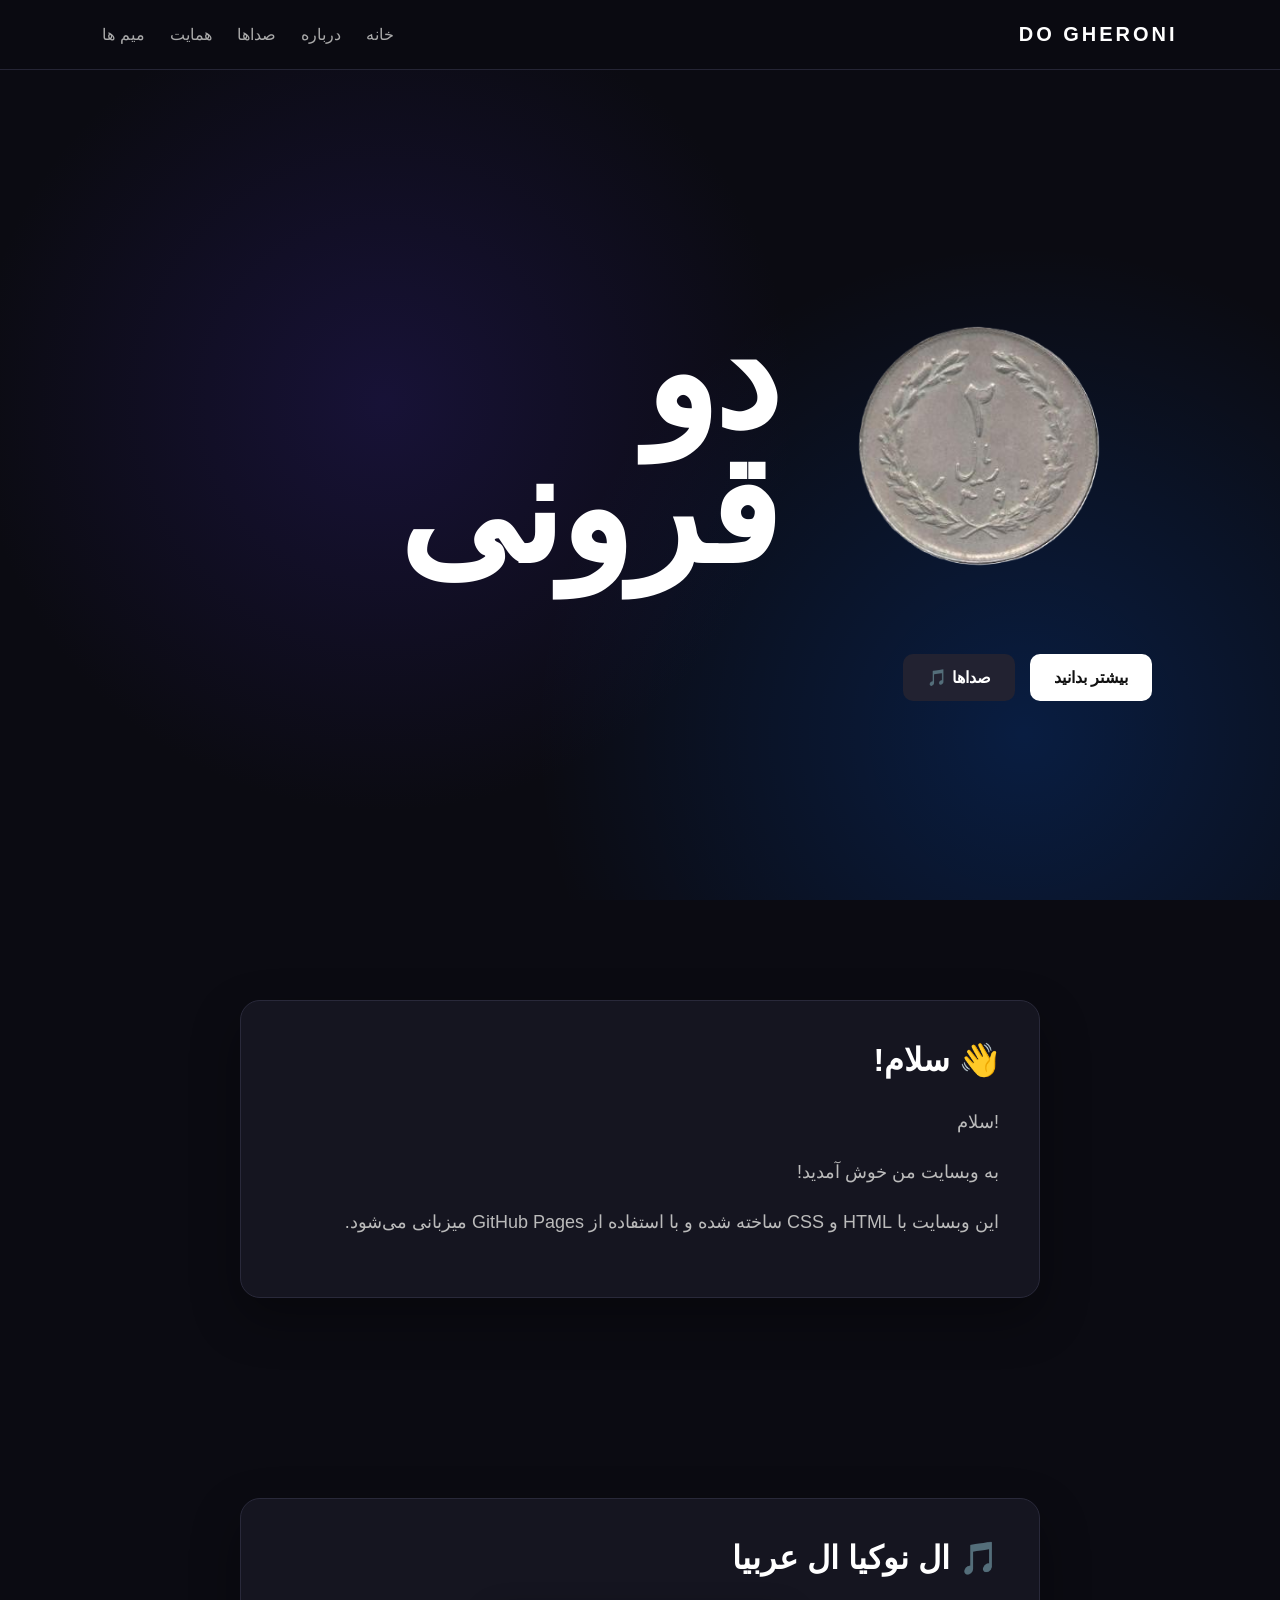
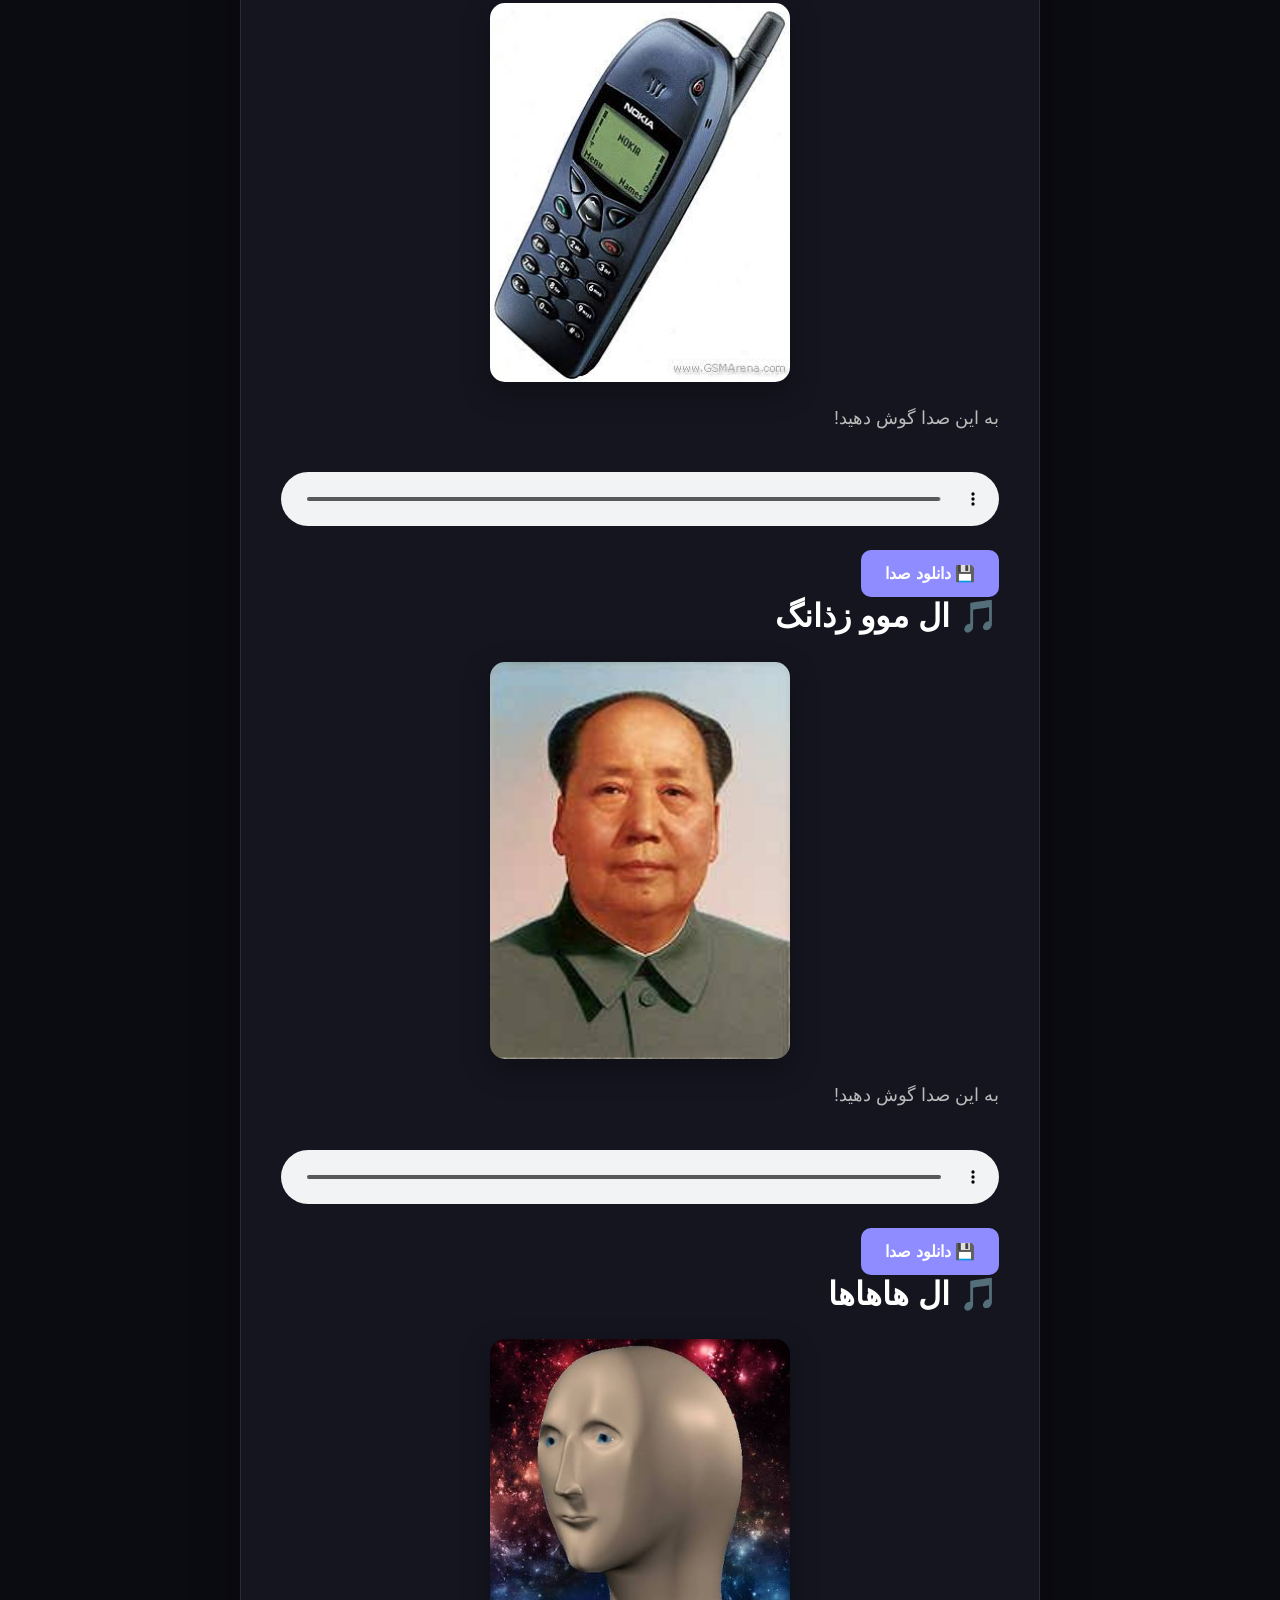
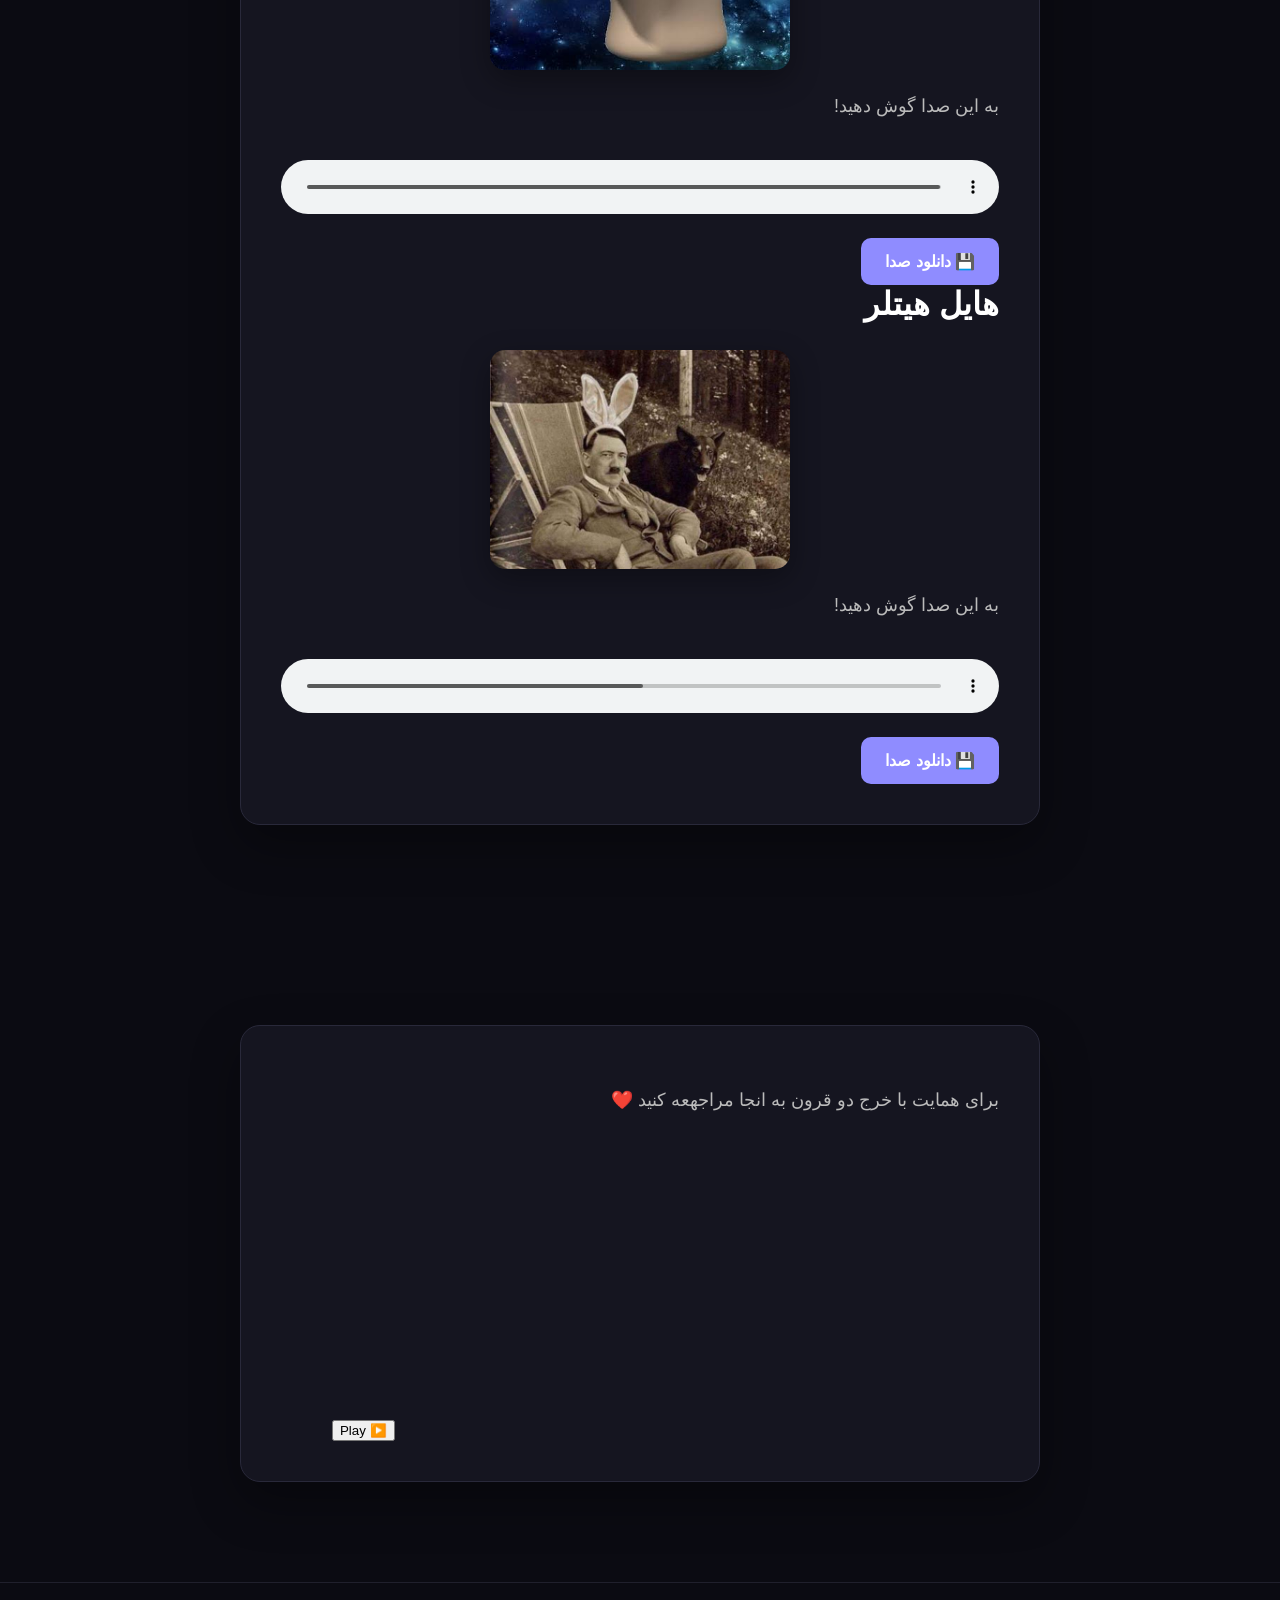
==== index.html @ ff0d61dc "made the vid play ! ( CHURCHILL PLEASE DO SOMTHING ! )" ====
<!DOCTYPE html>
<html lang="fa" dir="rtl">

<head>
    <meta charset="UTF-8">
    <meta name="viewport" content="width=device-width, initial-scale=1.0">

    <title>دو قرونی</title>

    <link rel="stylesheet" href="style.css">
</head>
    <link rel="icon" type="image/png" href="hehe (2).png">
    
    <meta charset="UTF-8">
    <meta name="viewport" content="width=device-width, initial-scale=1.0">

    <title>دو قرونی</title>

    <link rel="icon" type="image/png" href="favicon.png">

    <link rel="stylesheet" href="style.css">

<body>

    <header>

        <div class="logo">
            DO GHERONI
        </div>

        <nav>
            <a href="#home">خانه</a>
            <a href="#about">درباره</a>
            <a href="#sounds">صداها</a>
            <a href="#donate">همایت</a>
            <a href="memes.html">میم ها</a>
        </nav>

    </header>


    <main>

        <section id="home" class="hero">

            <div class="hero-text">


                <div class="title">

                    <img src="hehe (2).png" alt="سکه دو قرونی">

                    <h1>
                        دو<br>قرونی
                    </h1>

                </div>

                <div class="buttons">

                    <a href="#about" class="button">
                        بیشتر بدانید
                    </a>

                    <a href="#sounds" class="button secondary">
                        صداها 🎵
                    </a>

                </div>

            </div>

        </section>


        <section id="about" class="section">

            <div class="card">

                <h2>👋 سلام!</h2>

                <p>
                    !سلام
                </p>

                <p>
                    به وبسایت من خوش آمدید!
                </p>

                <p>
                    این وبسایت با HTML و CSS ساخته شده
                    و با استفاده از GitHub Pages میزبانی می‌شود.
                </p>

            </div>

        </section>


        <section id="sounds" class="section">

            <div class="card sound-card">

                

                <h2>🎵 ال نوکیا ال عربیا</h2>

                <img src="nokia.jpeg" class="my-image">

                <p>
                    به این صدا گوش دهید!
                </p>

                <audio controls>
                    <source src="./nokia-arabi.mp3" type="audio/mpeg">
                    مرورگر شما از پخش صدا پشتیبانی نمی‌کند.
                </audio>

                <br>

                <a href="./nokia-arabi.mp3" download class="download-button">
                    💾 دانلود صدا
                </a>

                


                <h2>🎵 ال موو زذانگ</h2>

                <img src="mao zedong.jpeg" alt="تصویر من" class="my-image">

                <p>
                    به این صدا گوش دهید!
                </p>

                <audio controls>
                    <source src="Xue Hua.mp3" type="audio/mpeg">
                    مرورگر شما از پخش صدا پشتیبانی نمی‌کند.
                </audio>

                <br>

                <a href="./Xue Hua.mp3" download class="download-button">
                    💾 دانلود صدا
                </a>

                


                <h2>🎵 ال هاهاها</h2>

                <img src="mmme mne.jpeg" alt="تصویر من" class="my-image">

                <p>
                    به این صدا گوش دهید!
                </p>

                <audio controls>
                    <source src="./FAAAAAAAH.mp3" type="audio/mpeg">
                    مرورگر شما از پخش صدا پشتیبانی نمی‌کند.
                </audio>

                <br>

                <a href="./FAAAAAAAH.mp3" download class="download-button">
                    💾 دانلود صدا
                </a>


                     <h2>هایل هیتلر</h2>

                <img src="hello.jpeg" class="my-image">

                <p>
                    به این صدا گوش دهید!
                </p>

                <audio controls>
                    <source src="./ERIKA GERMAN MARCH.mp3" type="audio/mpeg">
                    مرورگر شما از پخش صدا پشتیبانی نمی‌کند.
                </audio>

                <br>

                <a href="./ERIKA GERMAN MARCH.mp3" download class="download-button">
                    💾 دانلود صدا
                </a>

                

            </div>

        </section>

        

    </main>

    <section id="donate" class="section">

            <div class="card">
                <p>
                    برای همایت با خرج دو قرون به انجا مراجهعه کنید ❤️
                </p>
                <video id="myVideo" width="600">
                    <source src="0001-0250.mp4" type="video/mp4">
                </video>

                <button onclick="playVideo()">▶️ Play</button>

                    <script>
                        function playVideo() {
                        const video = document.getElementById("myVideo");
                        video.currentTime = 0;
                        video.play();
                    }
                    </script>

            </div>

        </section>



    <footer></footer>


    </footer>

</body>

</html>
---- style.css ----
* {
    box-sizing: border-box;
    scroll-behavior: smooth;
}

body {
    margin: 0;
    font-family: Tahoma, Arial, sans-serif;
    background: #0b0b12;
    color: white;
}

.my-image {
    width: 300px;
    max-width: 100%;
    height: auto;

    border-radius: 15px;

    display: block;
    margin: 20px auto;

    box-shadow: 0 10px 30px #00000055;
}

/* عنوان اصلی و سکه */

.title {
    display: flex;
    align-items: center;
    justify-content: center;
    gap: 25px;
}

.title img {
    width: 350px;
    height: 350px;
    max-width: 40vw;
    object-fit: contain;
}

/* متن عنوان */

h1 {
    margin: 10px 0;

    font-size: clamp(70px, 12vw, 150px);

    line-height: 0.9;

    letter-spacing: -3px;
}

.sound-card h2 {
    margin-top: 50px;
}


/* هدر */

header {
    position: sticky;
    top: 0;
    z-index: 100;

    height: 70px;

    display: flex;
    align-items: center;
    justify-content: space-between;

    padding: 0 8%;

    background: rgba(11, 11, 18, 0.9);
    backdrop-filter: blur(10px);

    border-bottom: 1px solid #252535;
}

.logo {
    direction: ltr;

    font-size: 20px;
    font-weight: bold;

    letter-spacing: 3px;
}

nav {
    display: flex;
    gap: 25px;
}

nav a {
    color: #aaa;
    text-decoration: none;

    transition: 0.2s;
}

nav a:hover {
    color: white;
}


/* صفحه اصلی */

.hero {
    min-height: calc(100vh - 70px);

    display: flex;
    align-items: center;

    padding: 80px 10%;

    background:
        radial-gradient(
            circle at 30% 40%,
            #30208055,
            transparent 40%
        ),
        radial-gradient(
            circle at 80% 80%,
            #0066ff33,
            transparent 40%
        );
}

.hero-text {
    max-width: 1000px;
}

.small-title {
    color: #8f8cff;

    font-weight: bold;

    letter-spacing: 20px;

    font-size: 80px;
}

.description {
    margin-top: 35px;

    font-size: 20px;

    color: #aaa;
}


/* دکمه‌ها */

.buttons {
    display: flex;

    gap: 15px;

    margin-top: 35px;
}

.button,
.download-button {
    display: inline-block;

    padding: 14px 24px;

    border-radius: 10px;

    text-decoration: none;

    font-weight: bold;

    background: white;

    color: #111;

    transition: 0.2s;
}

.button:hover,
.download-button:hover {
    transform: translateY(-3px);

    box-shadow: 0 8px 25px #00000066;
}

.button.secondary {
    background: #222231;

    color: white;
}


/* بخش‌ها */

.section {
    padding: 100px 10%;
}

.card {
    max-width: 800px;

    margin: auto;

    padding: 40px;

    background: #151520;

    border: 1px solid #29293a;

    border-radius: 20px;

    box-shadow: 0 20px 50px #00000055;
}

.card h2 {
    font-size: 32px;

    margin-top: 0;
}

.card p {
    color: #bbb;

    font-size: 18px;

    line-height: 1.8;
}


/* پخش صدا */

.sound-card audio {
    width: 100%;

    margin: 20px 0;
}

.download-button {
    background: #8f8cff;

    color: white;
}


/* پایین صفحه */

footer {
    padding: 40px;

    text-align: center;

    color: #666;

    border-top: 1px solid #20202c;
}


/* موبایل */

@media (max-width: 600px) {

    header {
        padding: 0 20px;
    }

    nav {
        gap: 10px;
    }

    nav a {
        font-size: 14px;
    }

    .hero {
        padding: 60px 25px;
    }

    .title {
        gap: 10px;
    }

    .title img {
        width: 180px;
        height: 180px;
        max-width: 35vw;
    }

    h1 {
        font-size: 70px;
    }

    .section {
        padding: 60px 25px;
    }

    .card {
        padding: 25px;
    }

    .buttons {
        flex-direction: column;
    }

    .button {
        text-align: center;
    }
}
---- style.css ----
* {
    box-sizing: border-box;
    scroll-behavior: smooth;
}

body {
    margin: 0;
    font-family: Tahoma, Arial, sans-serif;
    background: #0b0b12;
    color: white;
}

.my-image {
    width: 300px;
    max-width: 100%;
    height: auto;

    border-radius: 15px;

    display: block;
    margin: 20px auto;

    box-shadow: 0 10px 30px #00000055;
}

/* عنوان اصلی و سکه */

.title {
    display: flex;
    align-items: center;
    justify-content: center;
    gap: 25px;
}

.title img {
    width: 350px;
    height: 350px;
    max-width: 40vw;
    object-fit: contain;
}

/* متن عنوان */

h1 {
    margin: 10px 0;

    font-size: clamp(70px, 12vw, 150px);

    line-height: 0.9;

    letter-spacing: -3px;
}

.sound-card h2 {
    margin-top: 50px;
}


/* هدر */

header {
    position: sticky;
    top: 0;
    z-index: 100;

    height: 70px;

    display: flex;
    align-items: center;
    justify-content: space-between;

    padding: 0 8%;

    background: rgba(11, 11, 18, 0.9);
    backdrop-filter: blur(10px);

    border-bottom: 1px solid #252535;
}

.logo {
    direction: ltr;

    font-size: 20px;
    font-weight: bold;

    letter-spacing: 3px;
}

nav {
    display: flex;
    gap: 25px;
}

nav a {
    color: #aaa;
    text-decoration: none;

    transition: 0.2s;
}

nav a:hover {
    color: white;
}


/* صفحه اصلی */

.hero {
    min-height: calc(100vh - 70px);

    display: flex;
    align-items: center;

    padding: 80px 10%;

    background:
        radial-gradient(
            circle at 30% 40%,
            #30208055,
            transparent 40%
        ),
        radial-gradient(
            circle at 80% 80%,
            #0066ff33,
            transparent 40%
        );
}

.hero-text {
    max-width: 1000px;
}

.small-title {
    color: #8f8cff;

    font-weight: bold;

    letter-spacing: 20px;

    font-size: 80px;
}

.description {
    margin-top: 35px;

    font-size: 20px;

    color: #aaa;
}


/* دکمه‌ها */

.buttons {
    display: flex;

    gap: 15px;

    margin-top: 35px;
}

.button,
.download-button {
    display: inline-block;

    padding: 14px 24px;

    border-radius: 10px;

    text-decoration: none;

    font-weight: bold;

    background: white;

    color: #111;

    transition: 0.2s;
}

.button:hover,
.download-button:hover {
    transform: translateY(-3px);

    box-shadow: 0 8px 25px #00000066;
}

.button.secondary {
    background: #222231;

    color: white;
}


/* بخش‌ها */

.section {
    padding: 100px 10%;
}

.card {
    max-width: 800px;

    margin: auto;

    padding: 40px;

    background: #151520;

    border: 1px solid #29293a;

    border-radius: 20px;

    box-shadow: 0 20px 50px #00000055;
}

.card h2 {
    font-size: 32px;

    margin-top: 0;
}

.card p {
    color: #bbb;

    font-size: 18px;

    line-height: 1.8;
}


/* پخش صدا */

.sound-card audio {
    width: 100%;

    margin: 20px 0;
}

.download-button {
    background: #8f8cff;

    color: white;
}


/* پایین صفحه */

footer {
    padding: 40px;

    text-align: center;

    color: #666;

    border-top: 1px solid #20202c;
}


/* موبایل */

@media (max-width: 600px) {

    header {
        padding: 0 20px;
    }

    nav {
        gap: 10px;
    }

    nav a {
        font-size: 14px;
    }

    .hero {
        padding: 60px 25px;
    }

    .title {
        gap: 10px;
    }

    .title img {
        width: 180px;
        height: 180px;
        max-width: 35vw;
    }

    h1 {
        font-size: 70px;
    }

    .section {
        padding: 60px 25px;
    }

    .card {
        padding: 25px;
    }

    .buttons {
        flex-direction: column;
    }

    .button {
        text-align: center;
    }
}
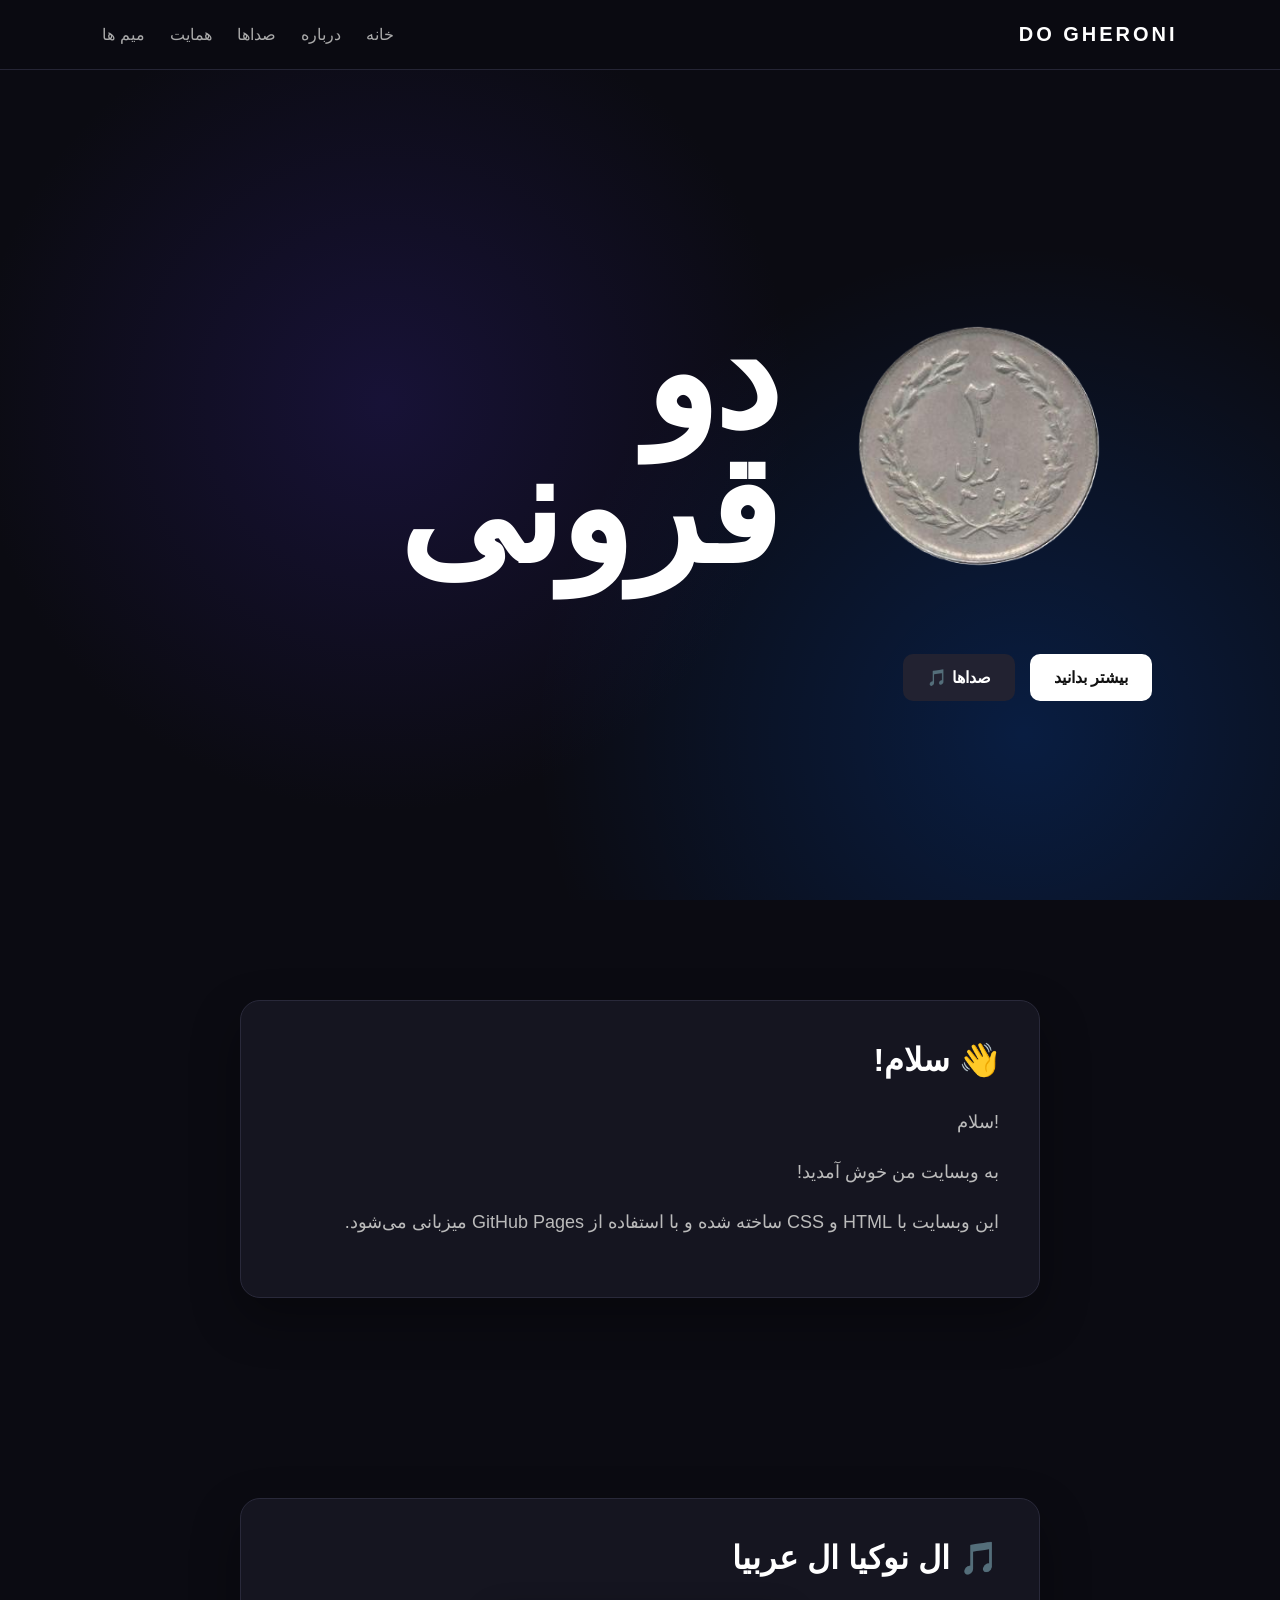
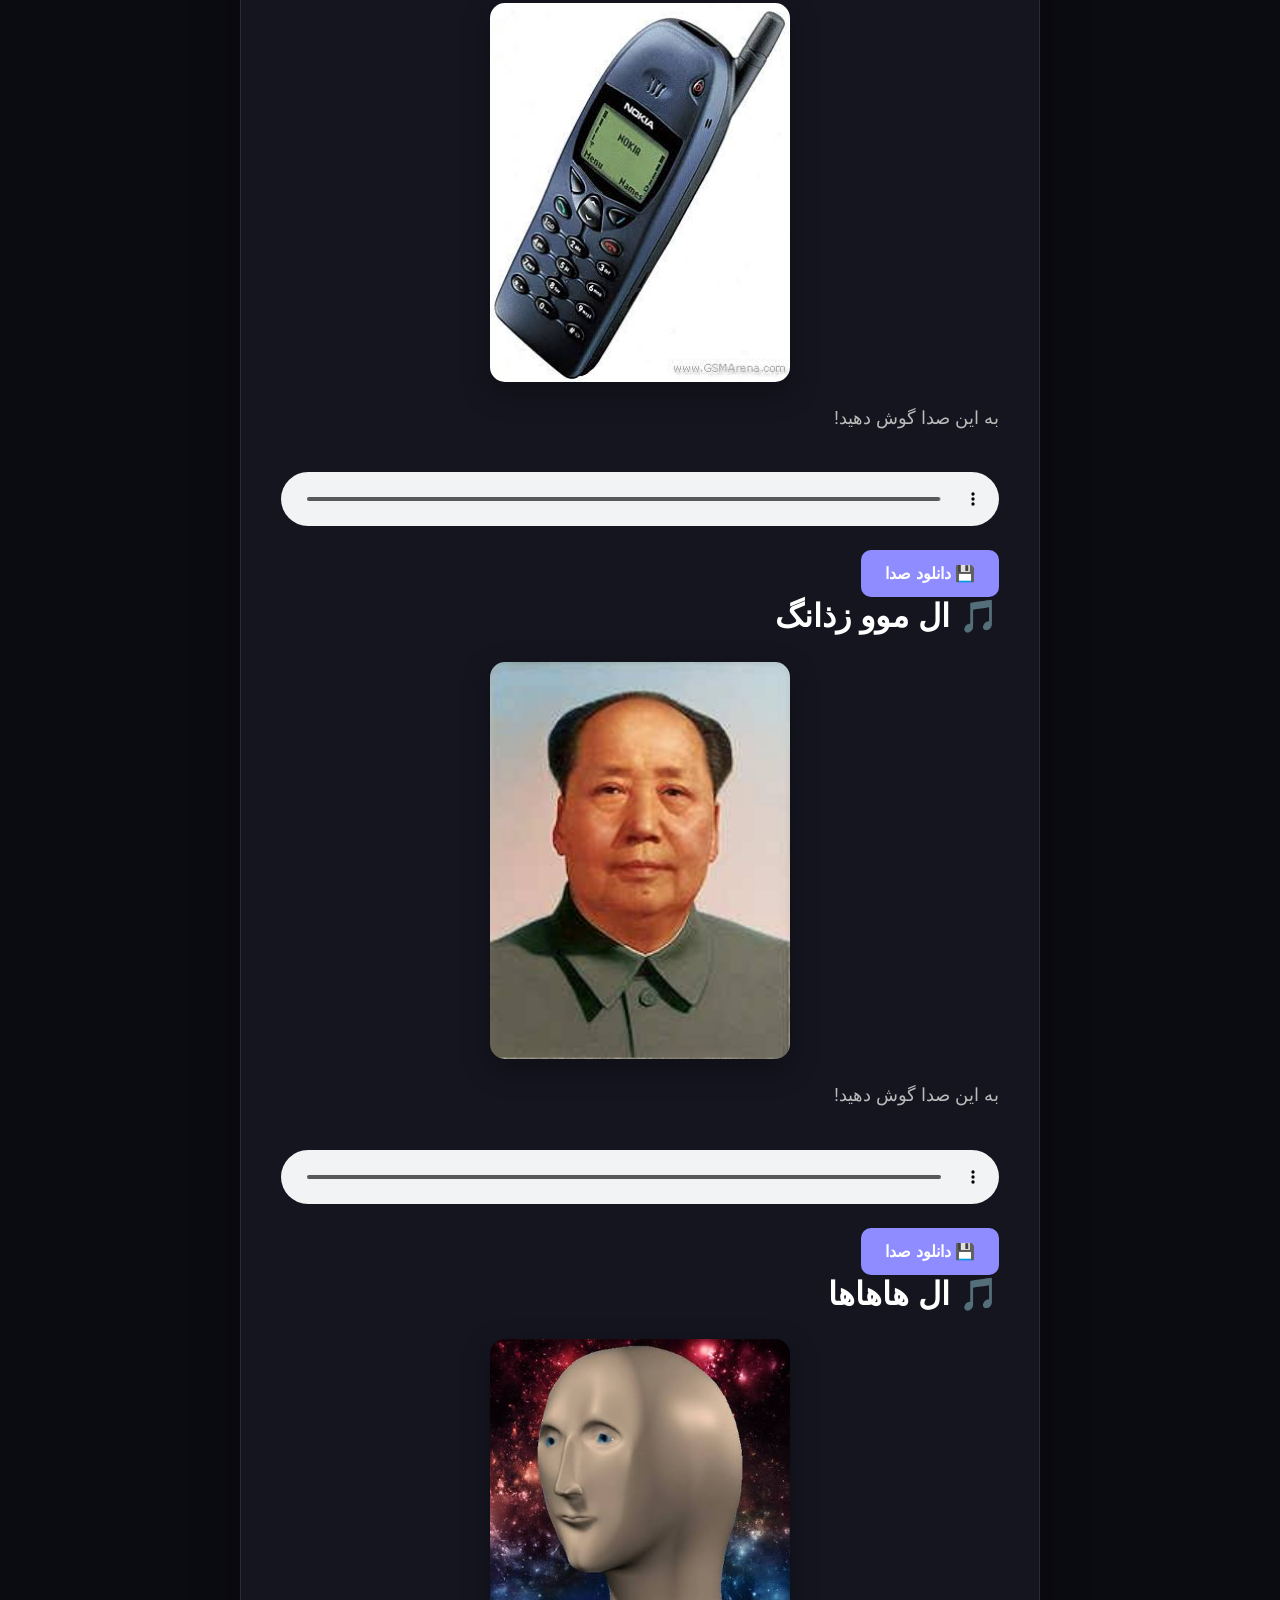
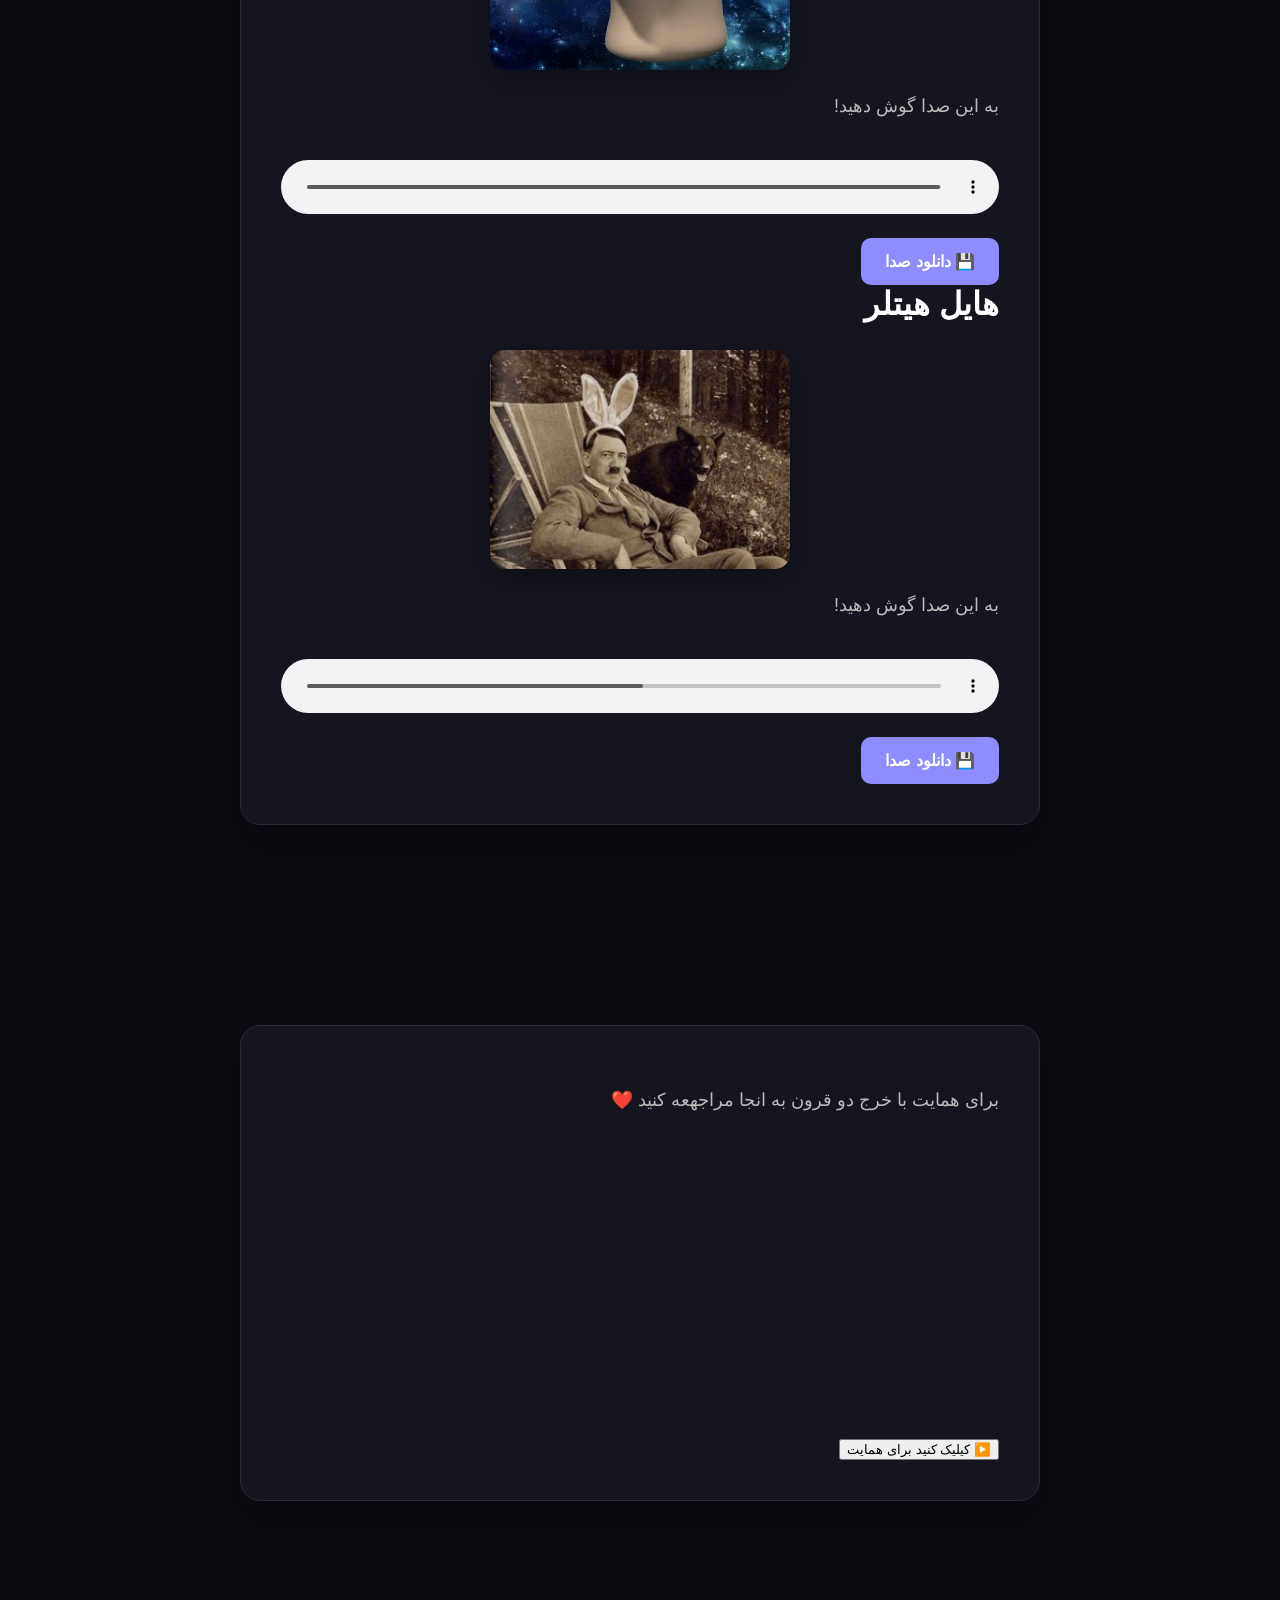
==== commit b83e266a: "updated some text(PANZER PANZER PANZER PANZER ! )" ====
--- a/index.html
+++ b/index.html
@@ -206,7 +206,7 @@
                     <source src="0001-0250.mp4" type="video/mp4">
                 </video>
 
-                <button onclick="playVideo()">▶️ Play</button>
+                <button onclick="playVideo()">▶️ کیلیک کنید برای همایت</button>
 
                     <script>
                         function playVideo() {
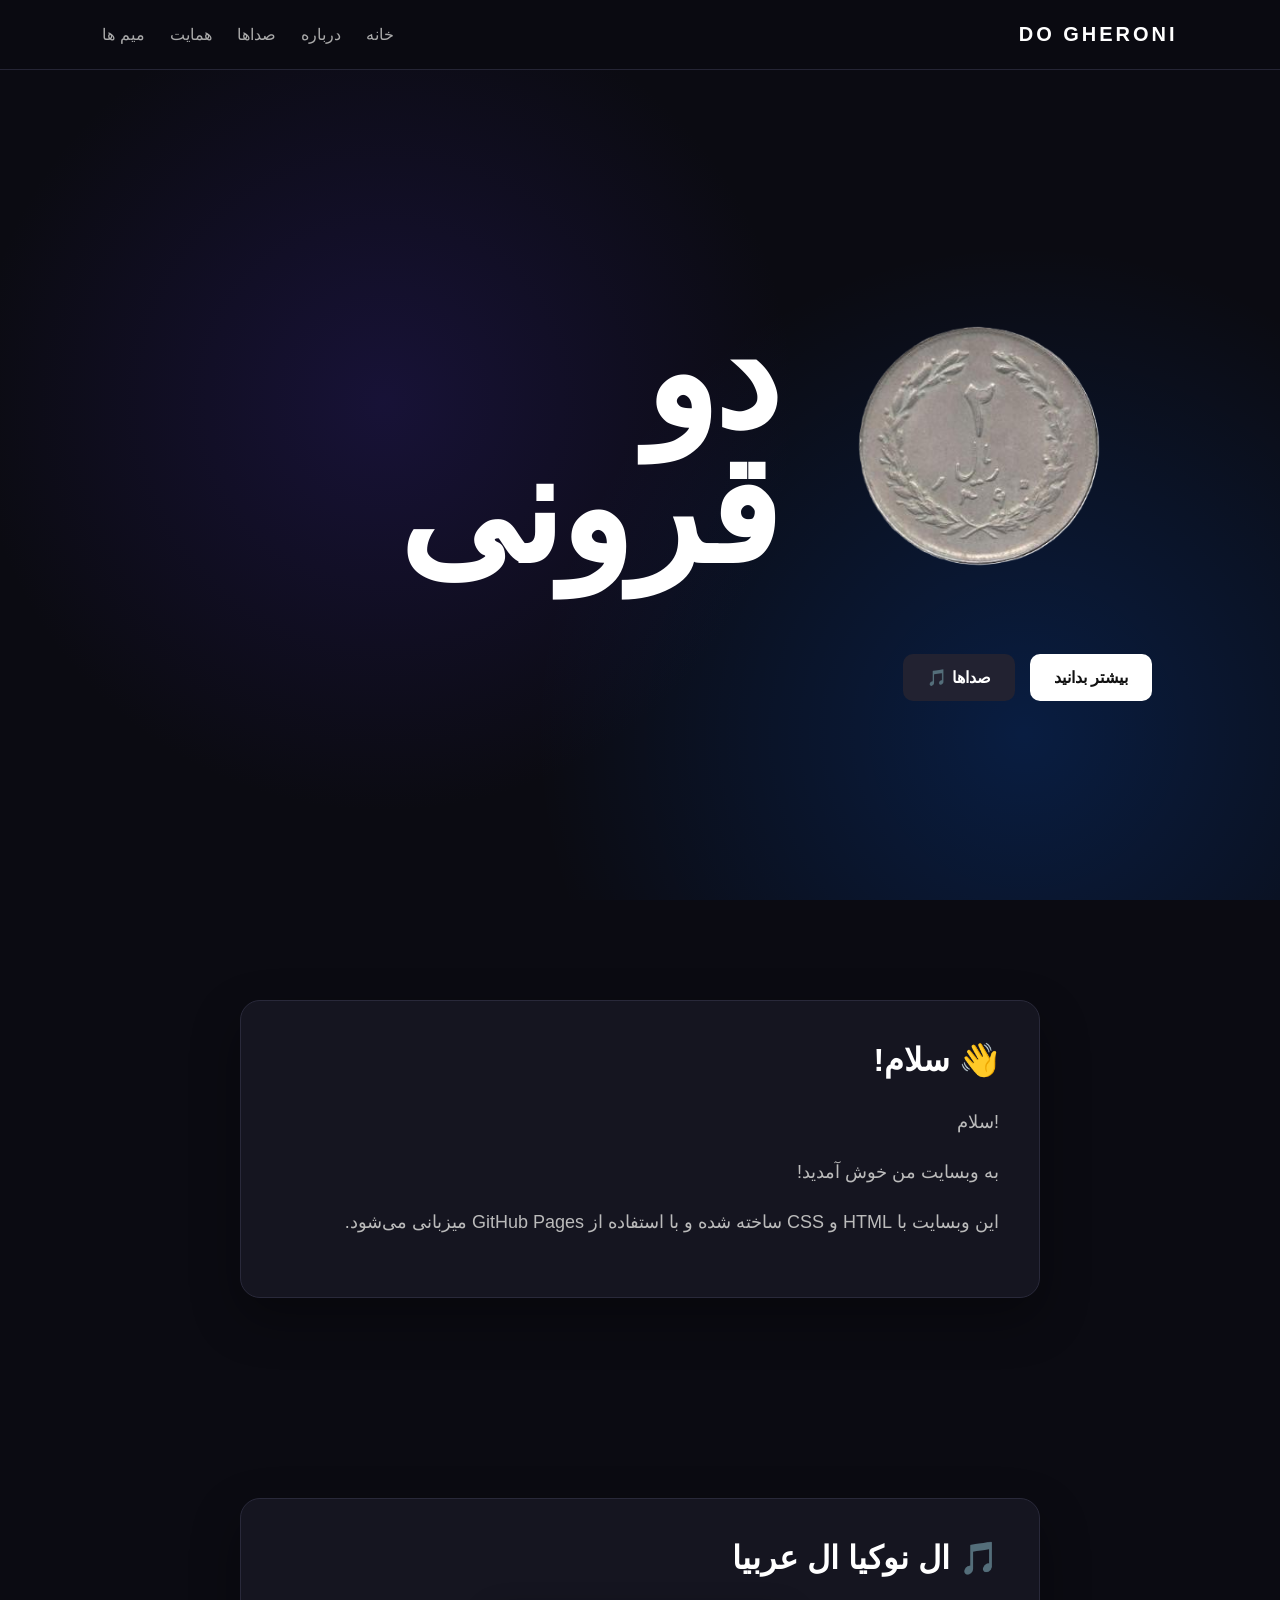
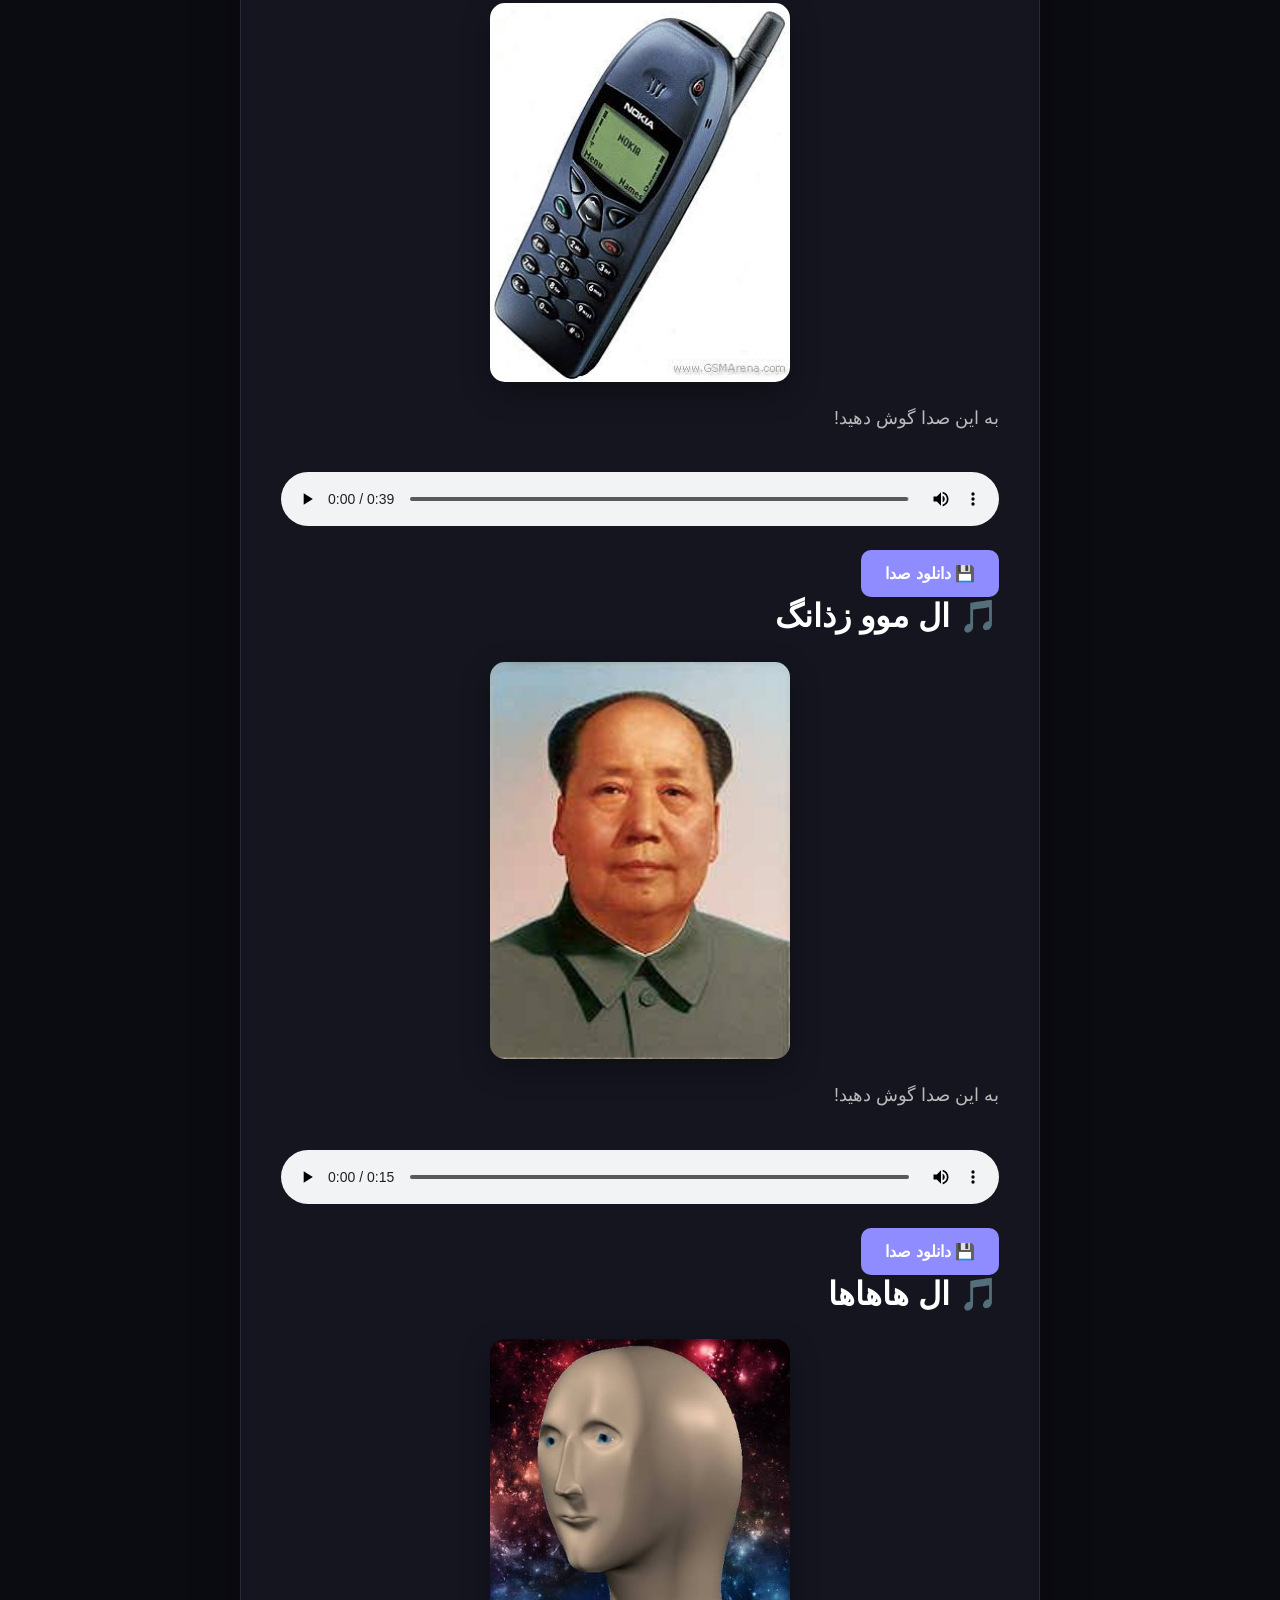
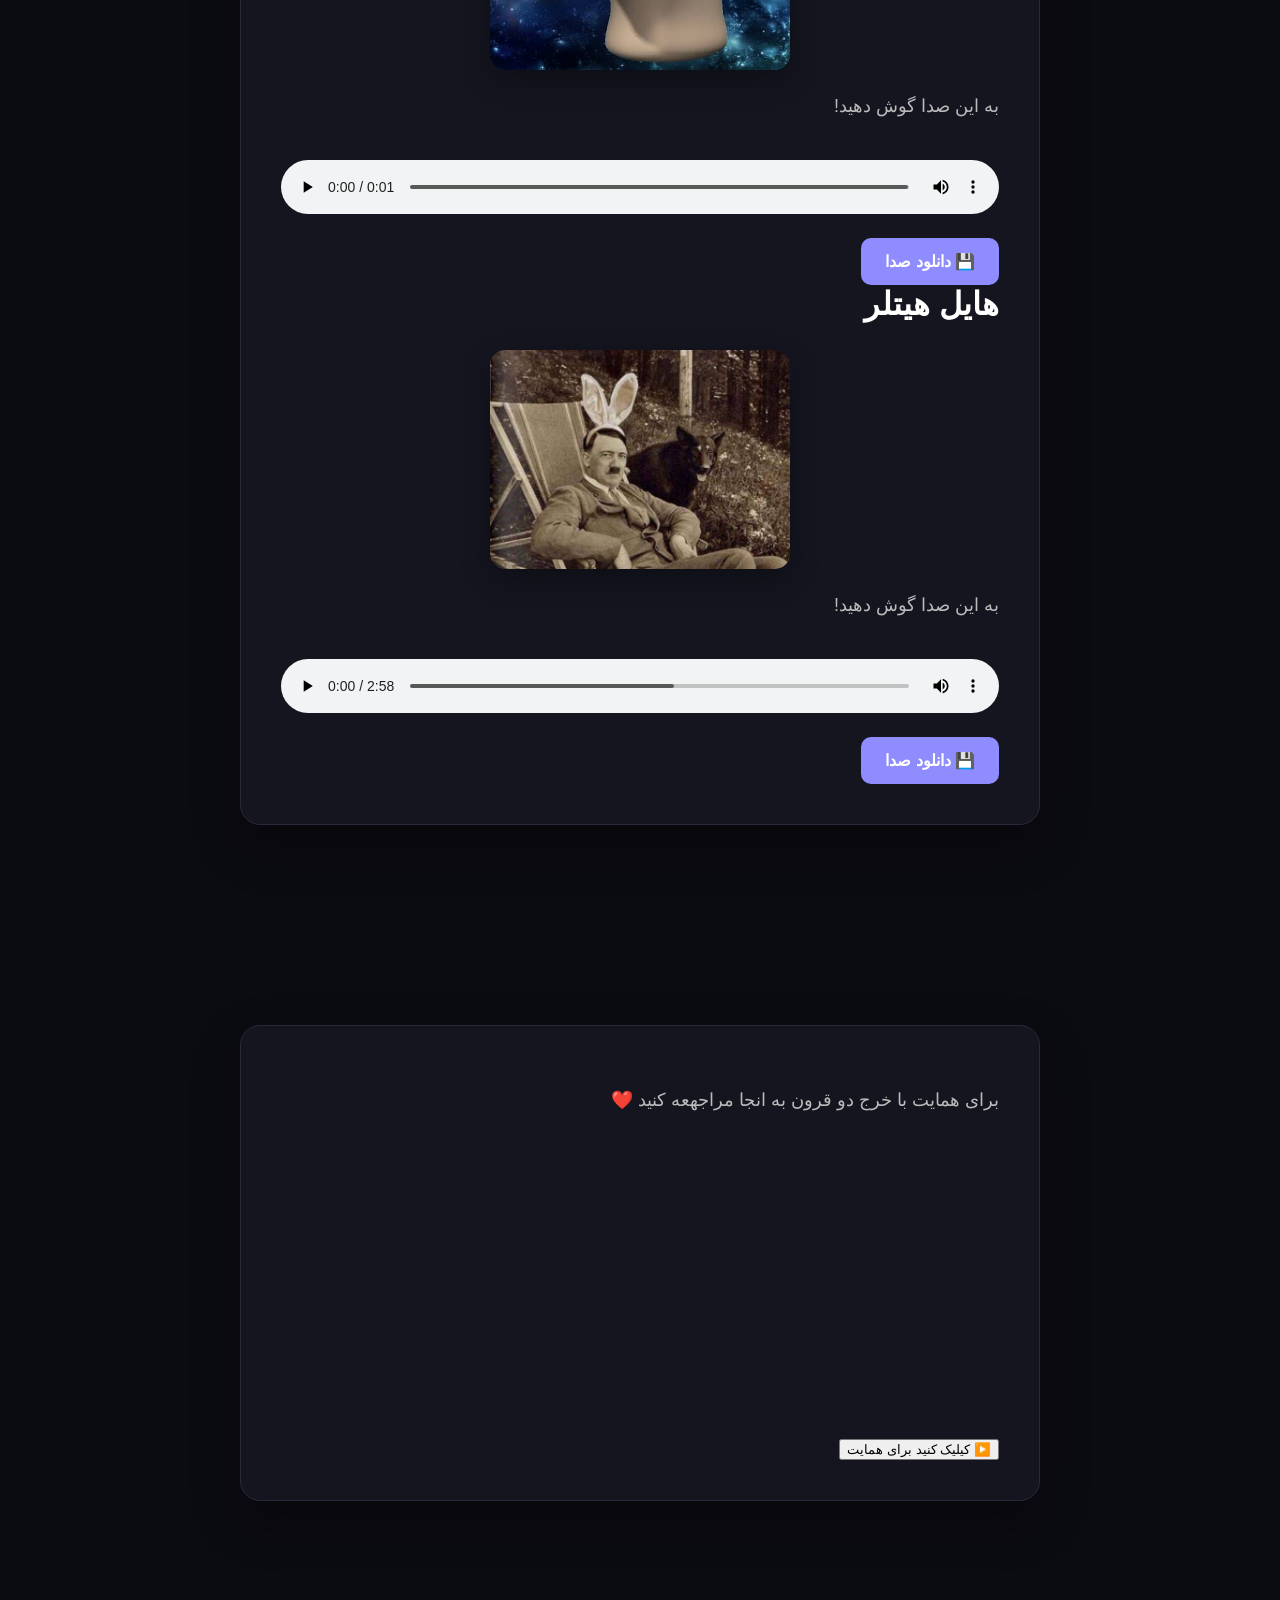
==== commit e5965543: "i aded the space to fix it ( phew i hit astruian painter with belt )" ====
--- a/index.html
+++ b/index.html
@@ -203,7 +203,7 @@
                     برای همایت با خرج دو قرون به انجا مراجهعه کنید ❤️
                 </p>
                 <video id="myVideo" width="600">
-                    <source src="0001-0250.mp4" type="video/mp4">
+                    <source src="pos termianl .mp4" type="video/mp4">
                 </video>
 
                 <button onclick="playVideo()">▶️ کیلیک کنید برای همایت</button>
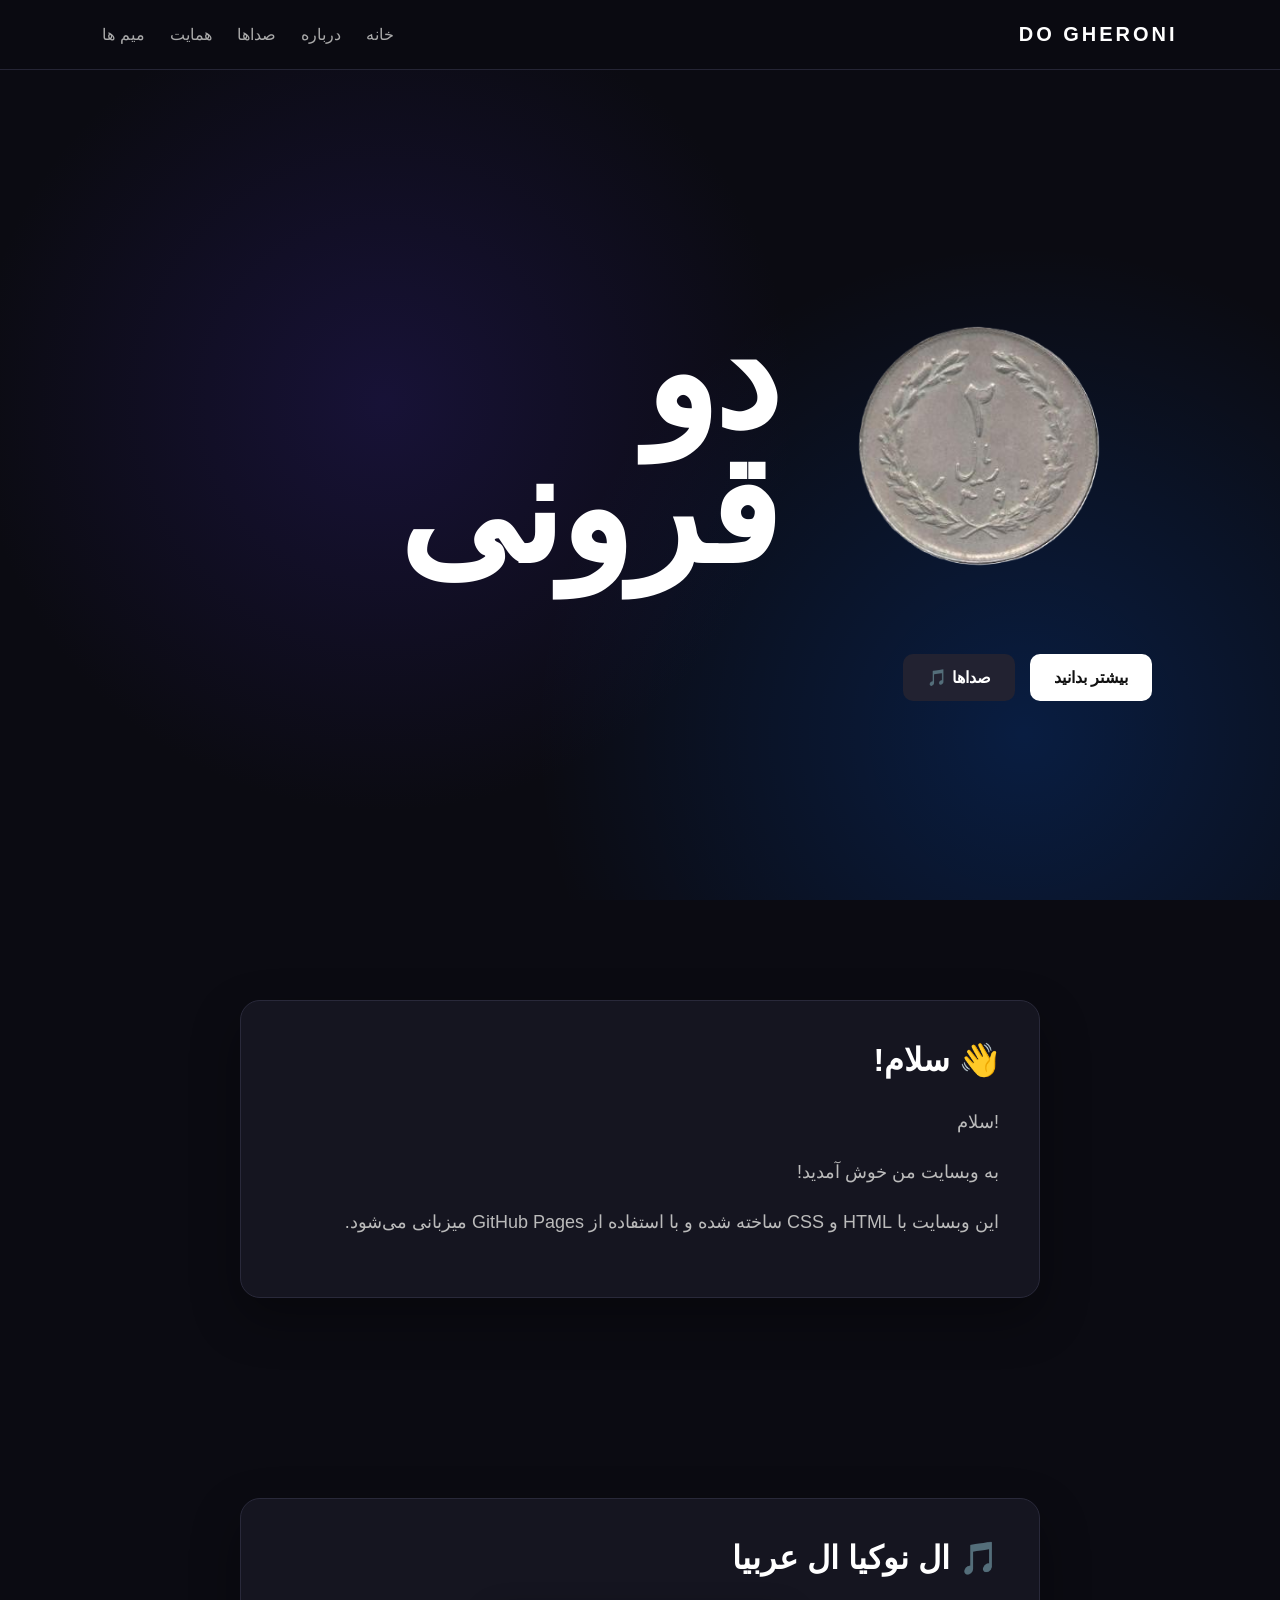
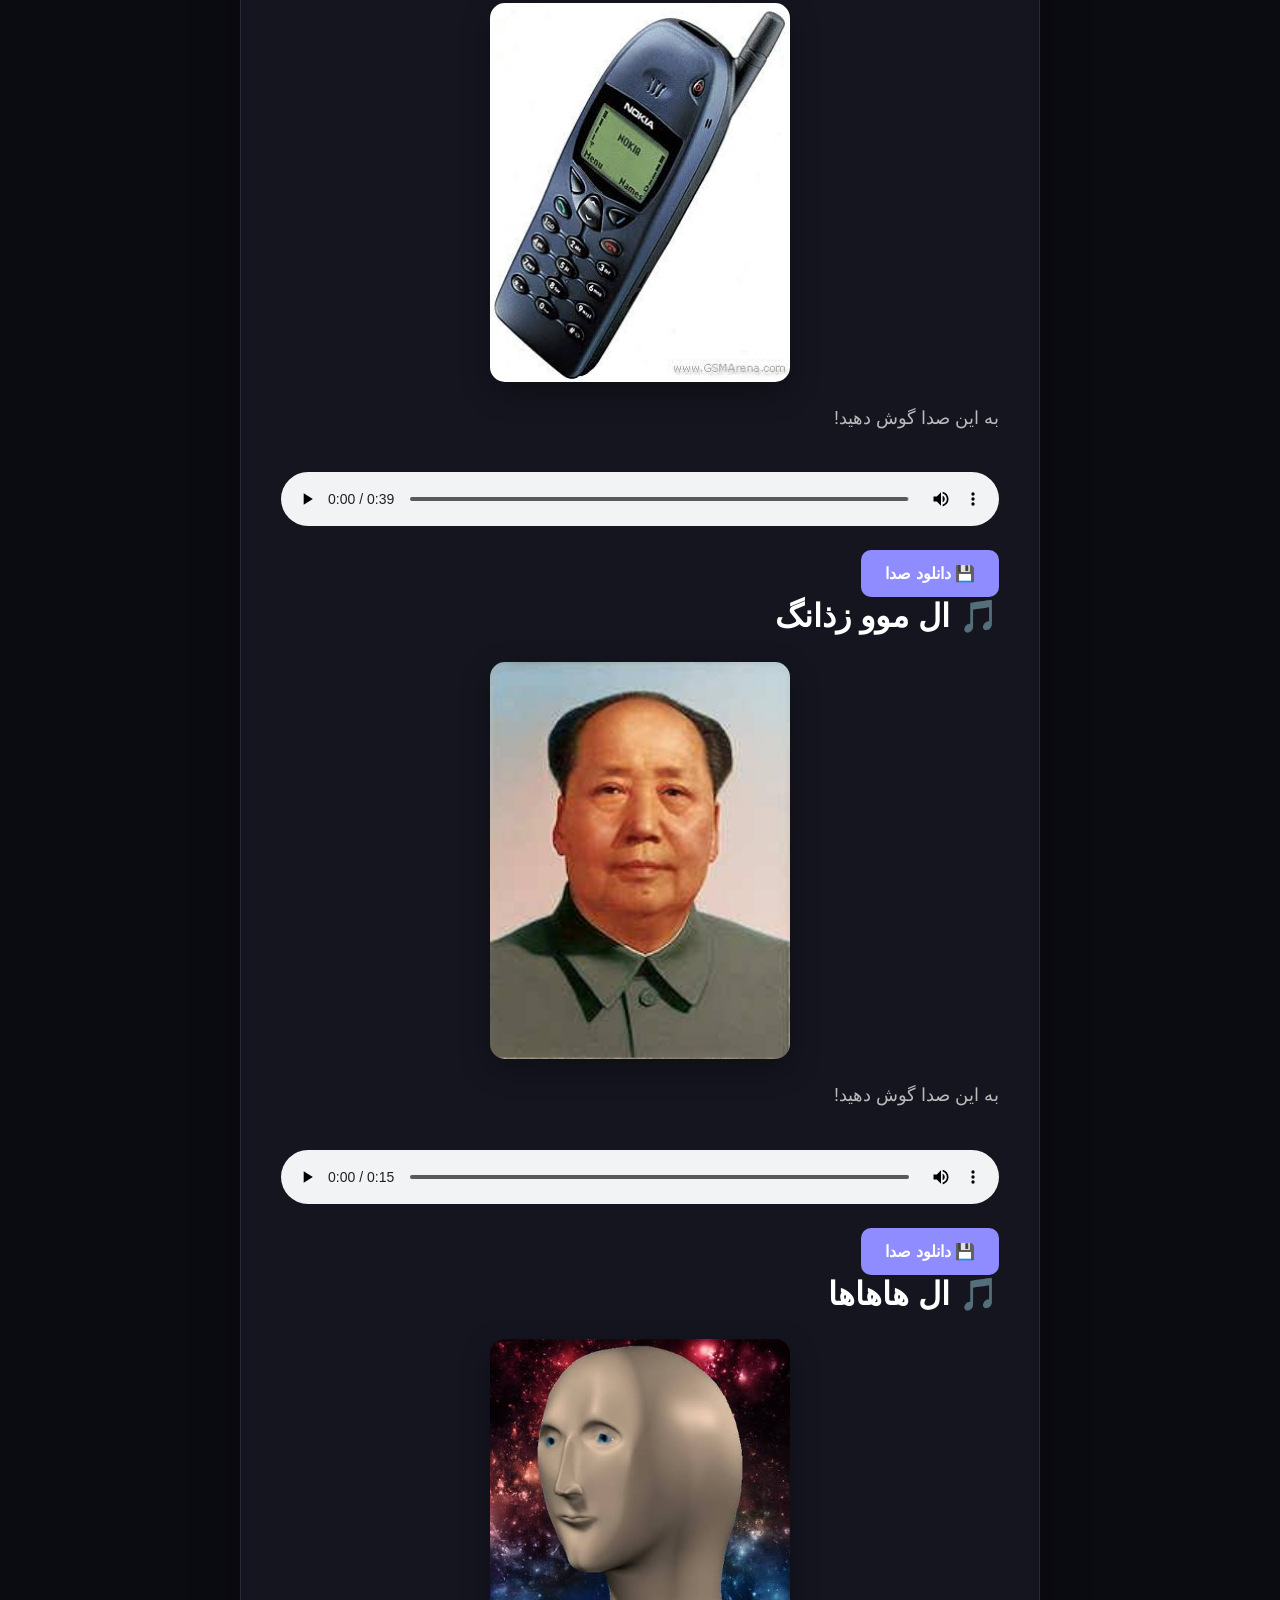
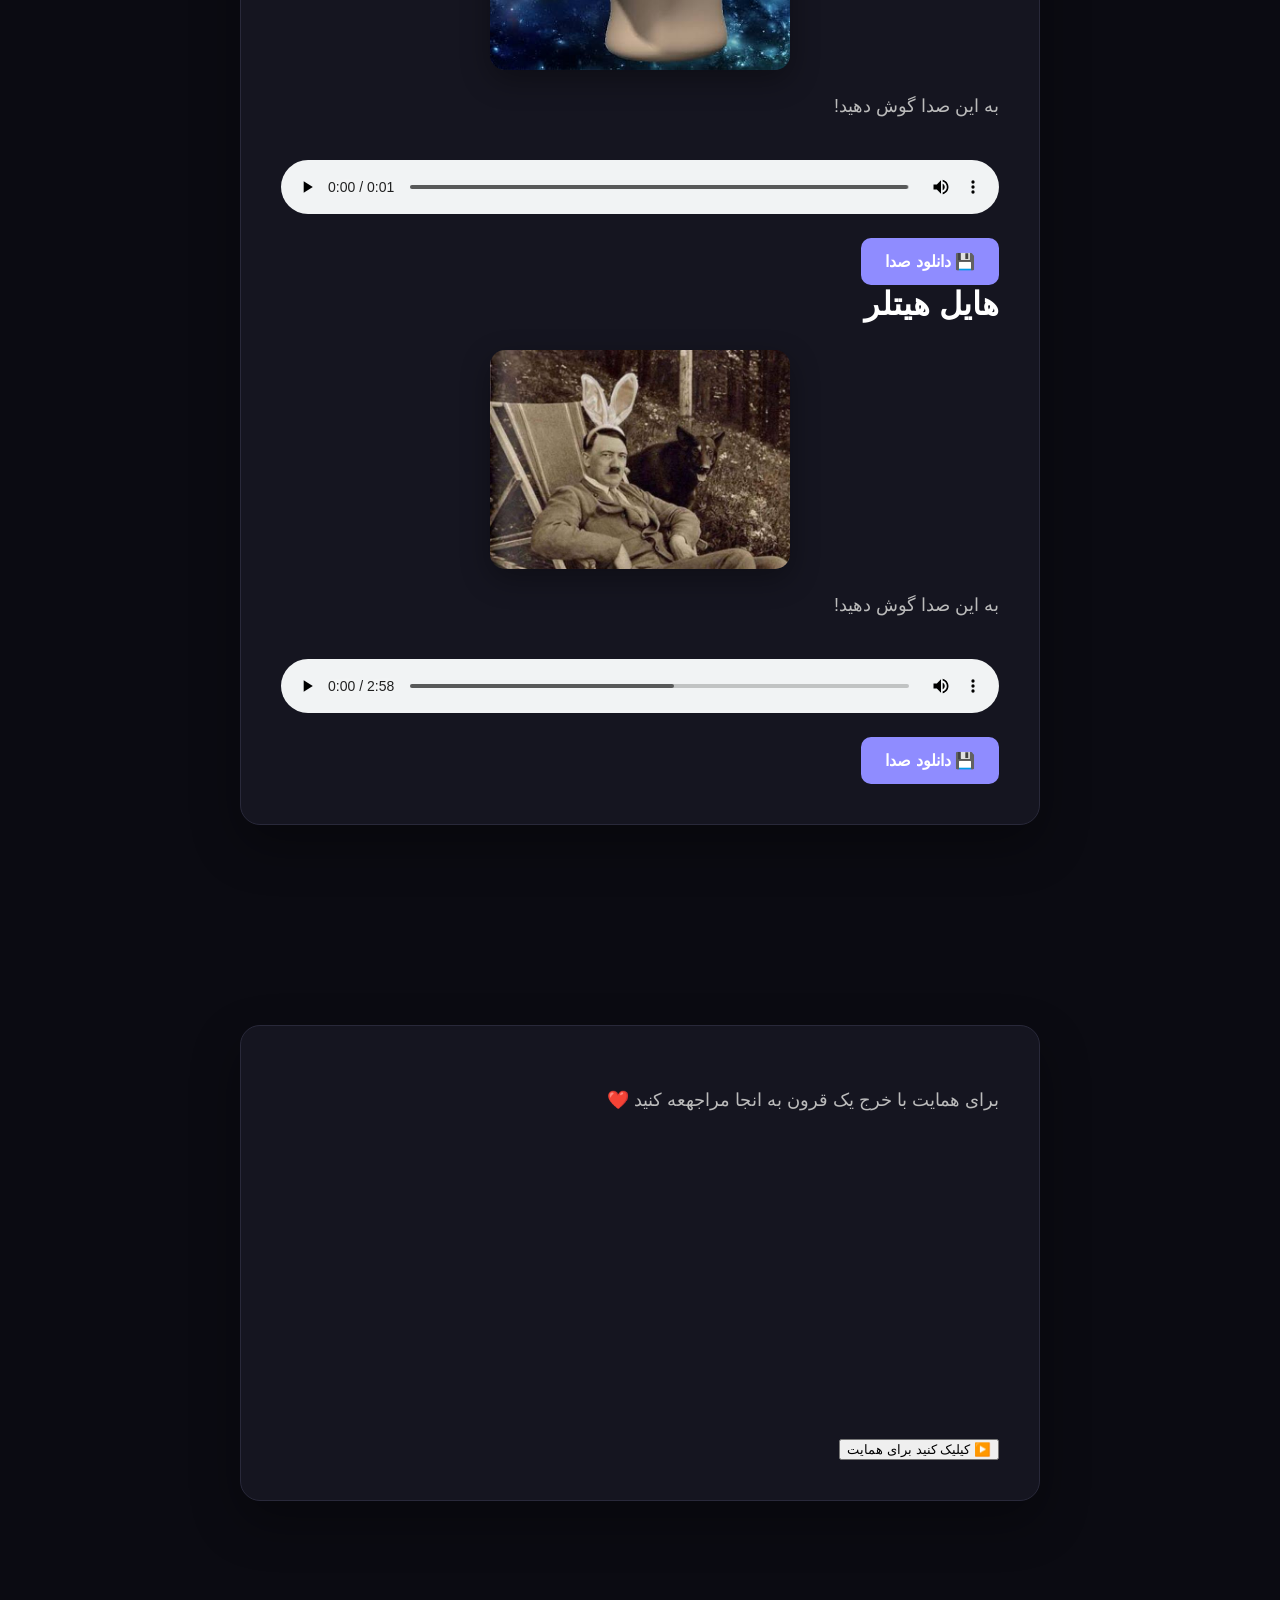
==== commit a990cc62: "changet text to match vidi ( voilince is not the problem ! yet is teh sulutuion to astrian dictators" ====
--- a/index.html
+++ b/index.html
@@ -200,7 +200,7 @@
 
             <div class="card">
                 <p>
-                    برای همایت با خرج دو قرون به انجا مراجهعه کنید ❤️
+                    برای همایت با خرج یک قرون به انجا مراجهعه کنید ❤️
                 </p>
                 <video id="myVideo" width="600">
                     <source src="pos termianl .mp4" type="video/mp4">
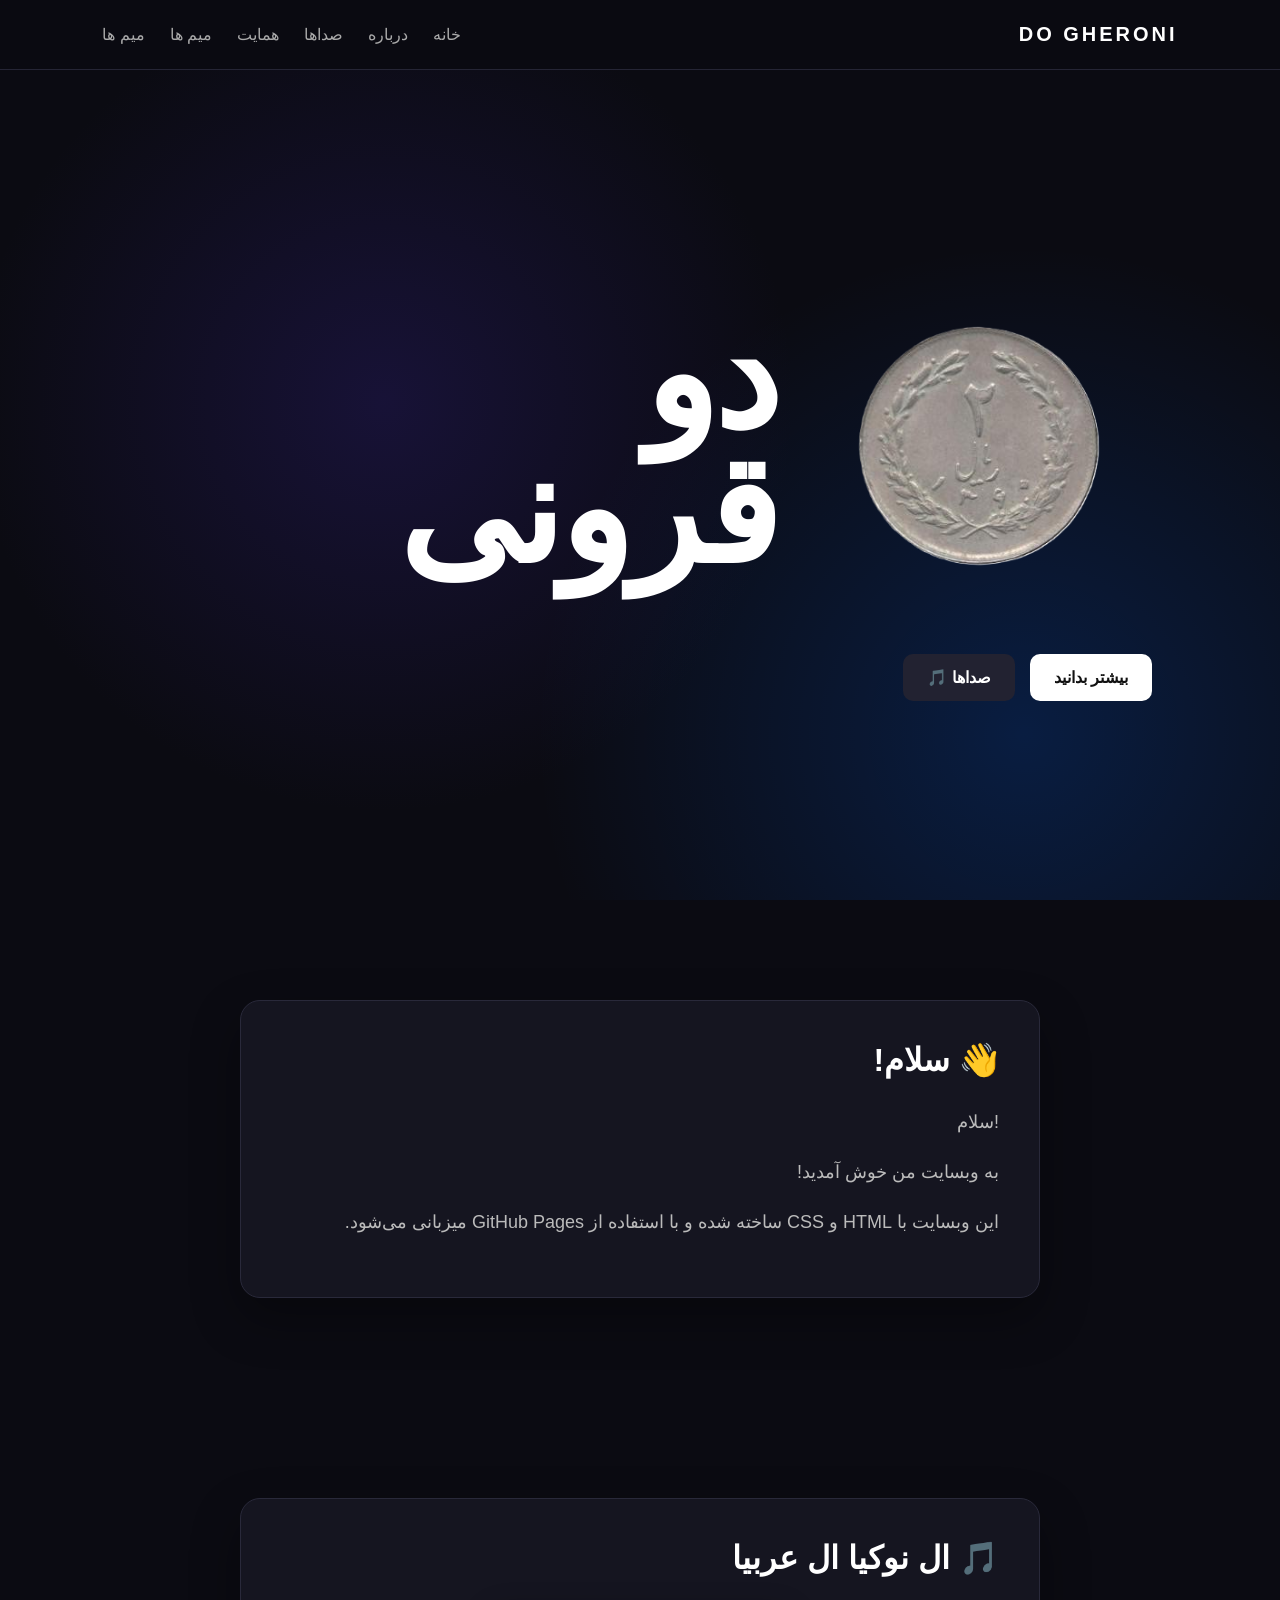
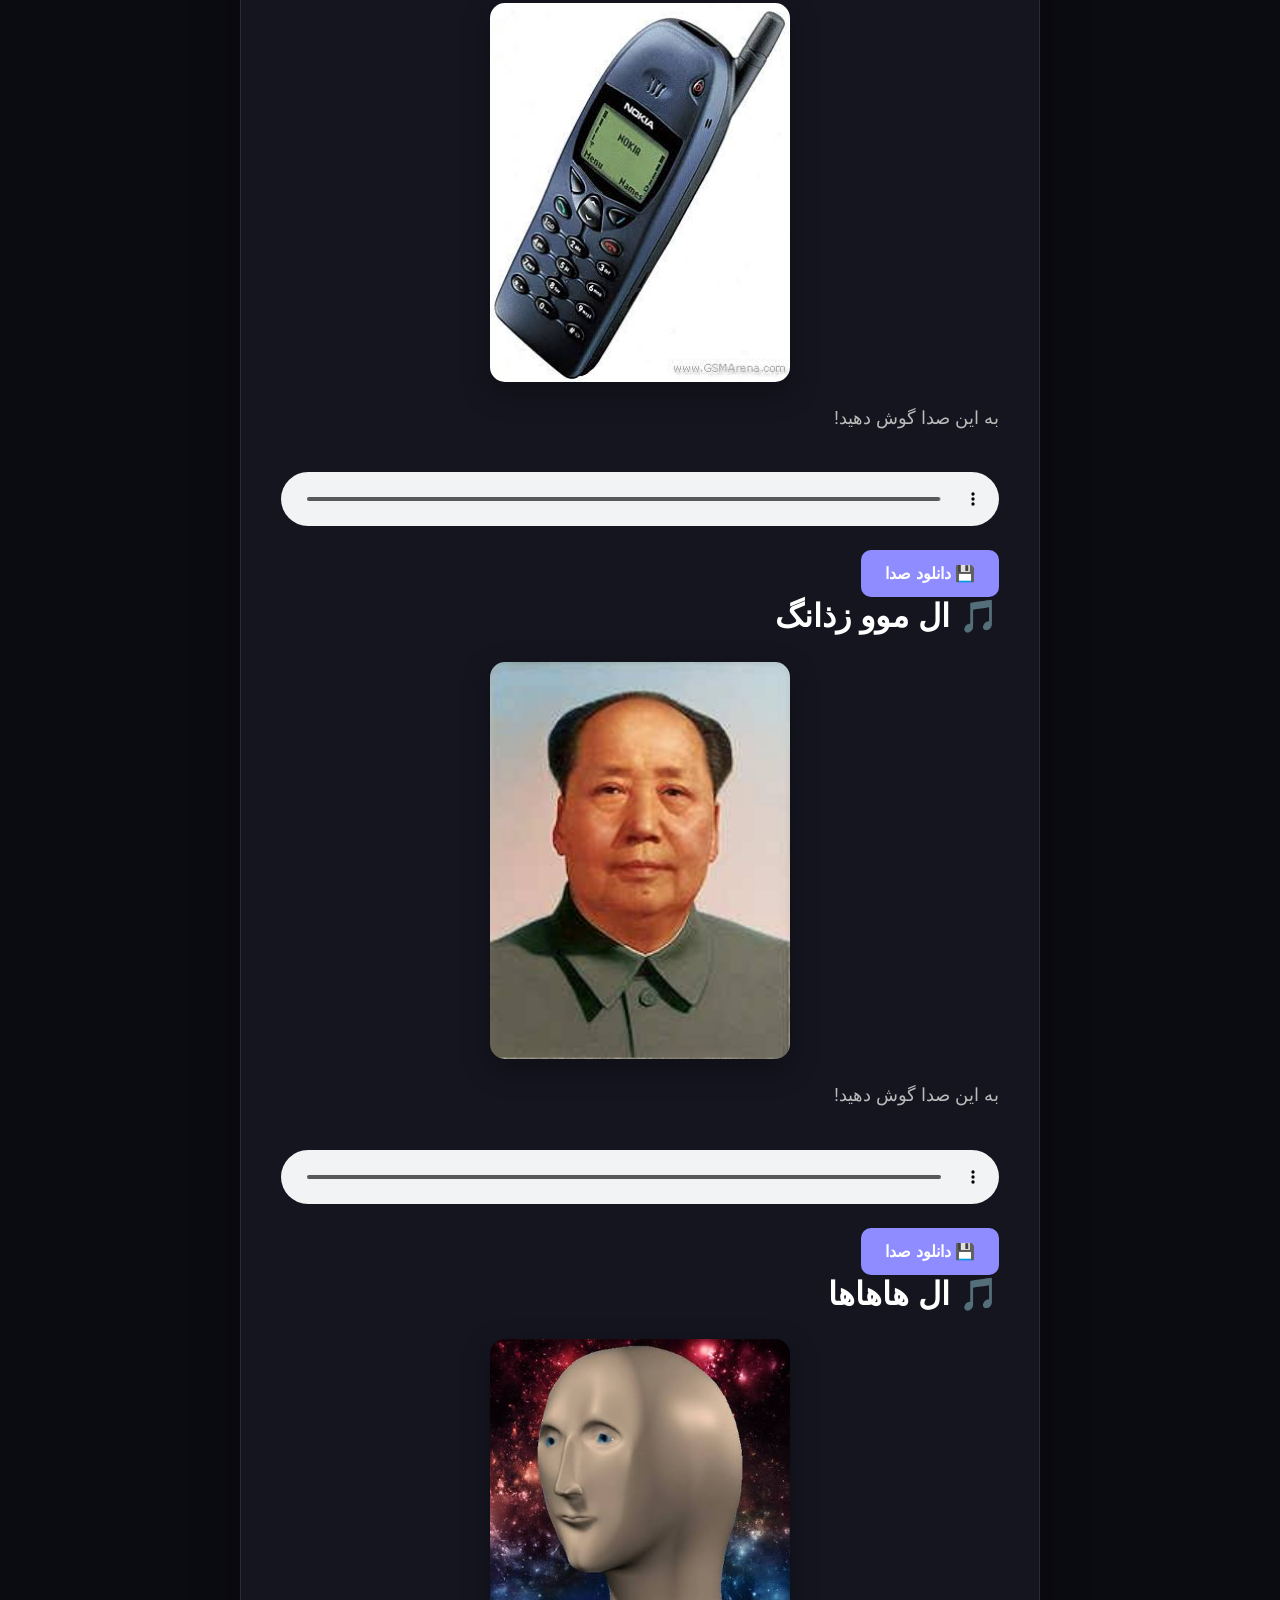
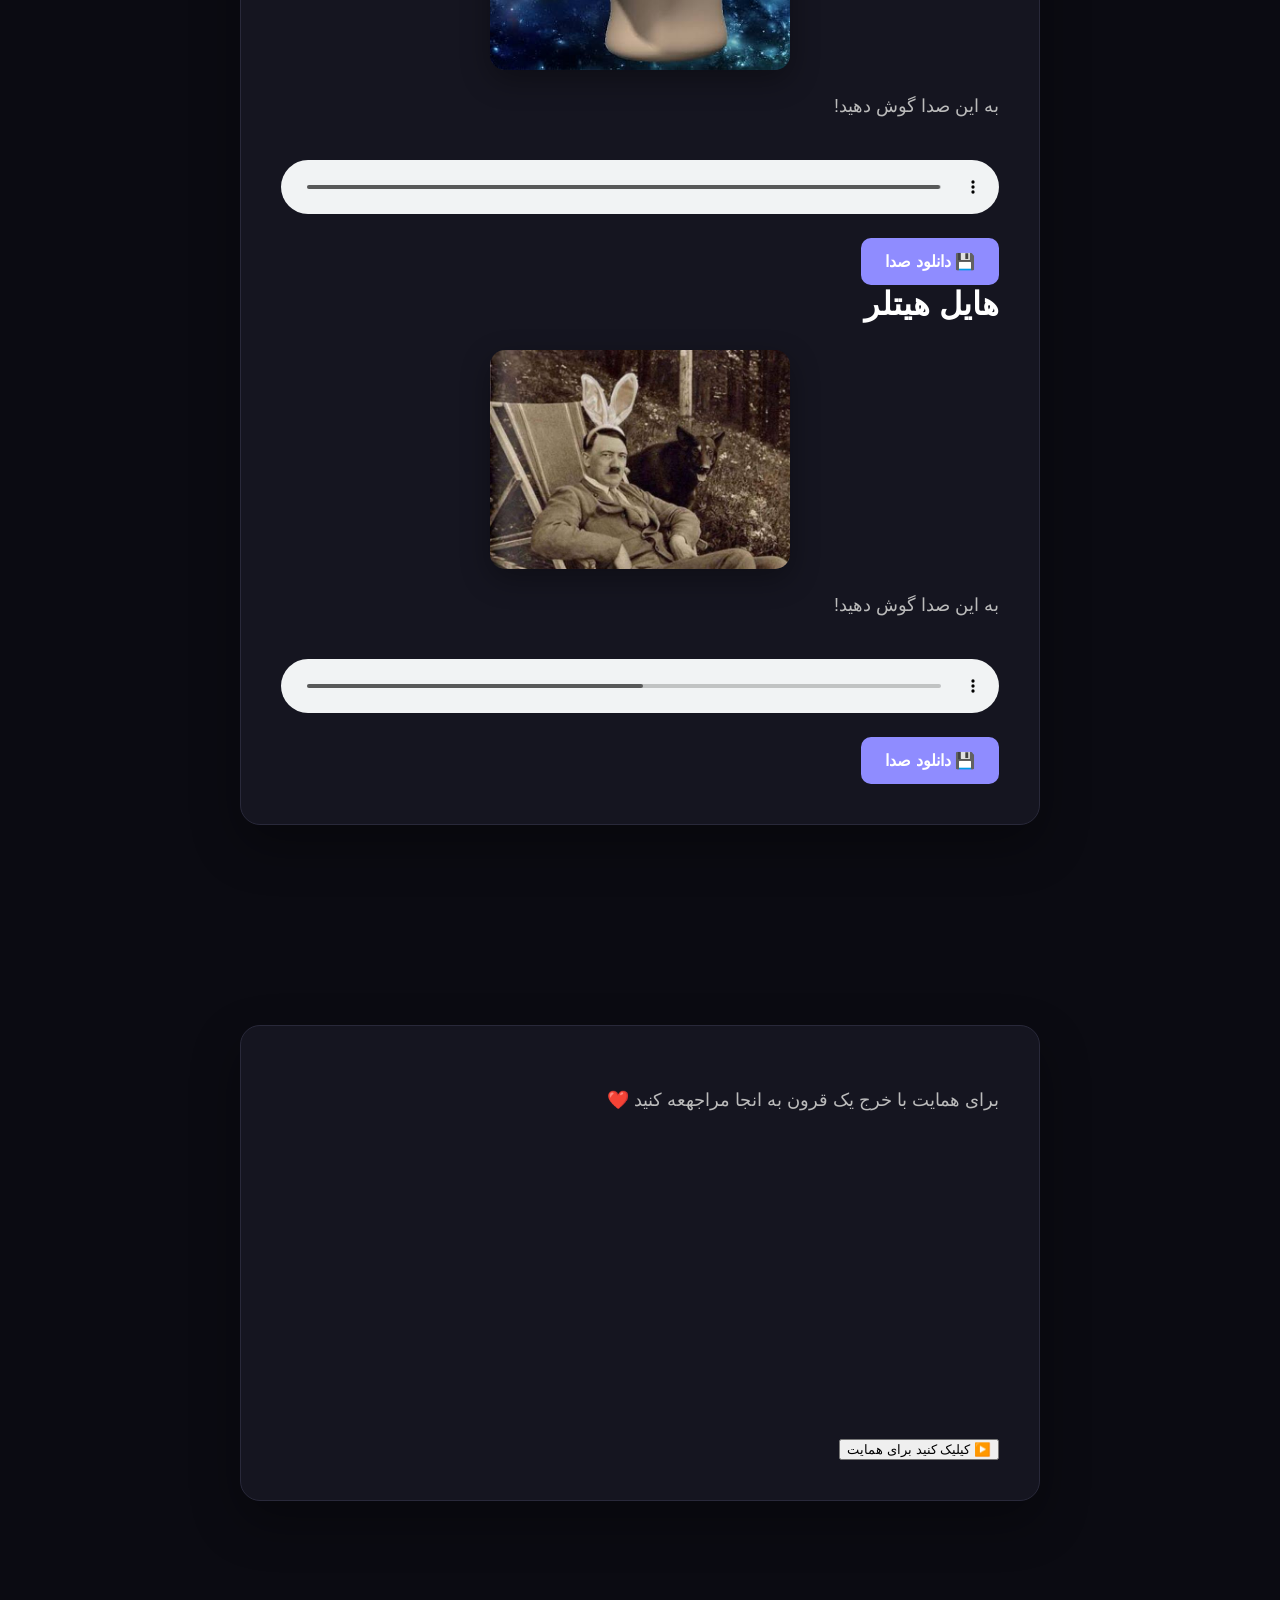
==== commit e0758318: "I AM ADDING NAZISM TO MY SITE HELP MEEEEEEEEEEEEE AHHHHHHH" ====
--- a/index.html
+++ b/index.html
@@ -34,6 +34,7 @@
             <a href="#sounds">صداها</a>
             <a href="#donate">همایت</a>
             <a href="memes.html">میم ها</a>
+            <a href="fuherwachen.html">میم ها</a>
         </nav>
 
     </header>
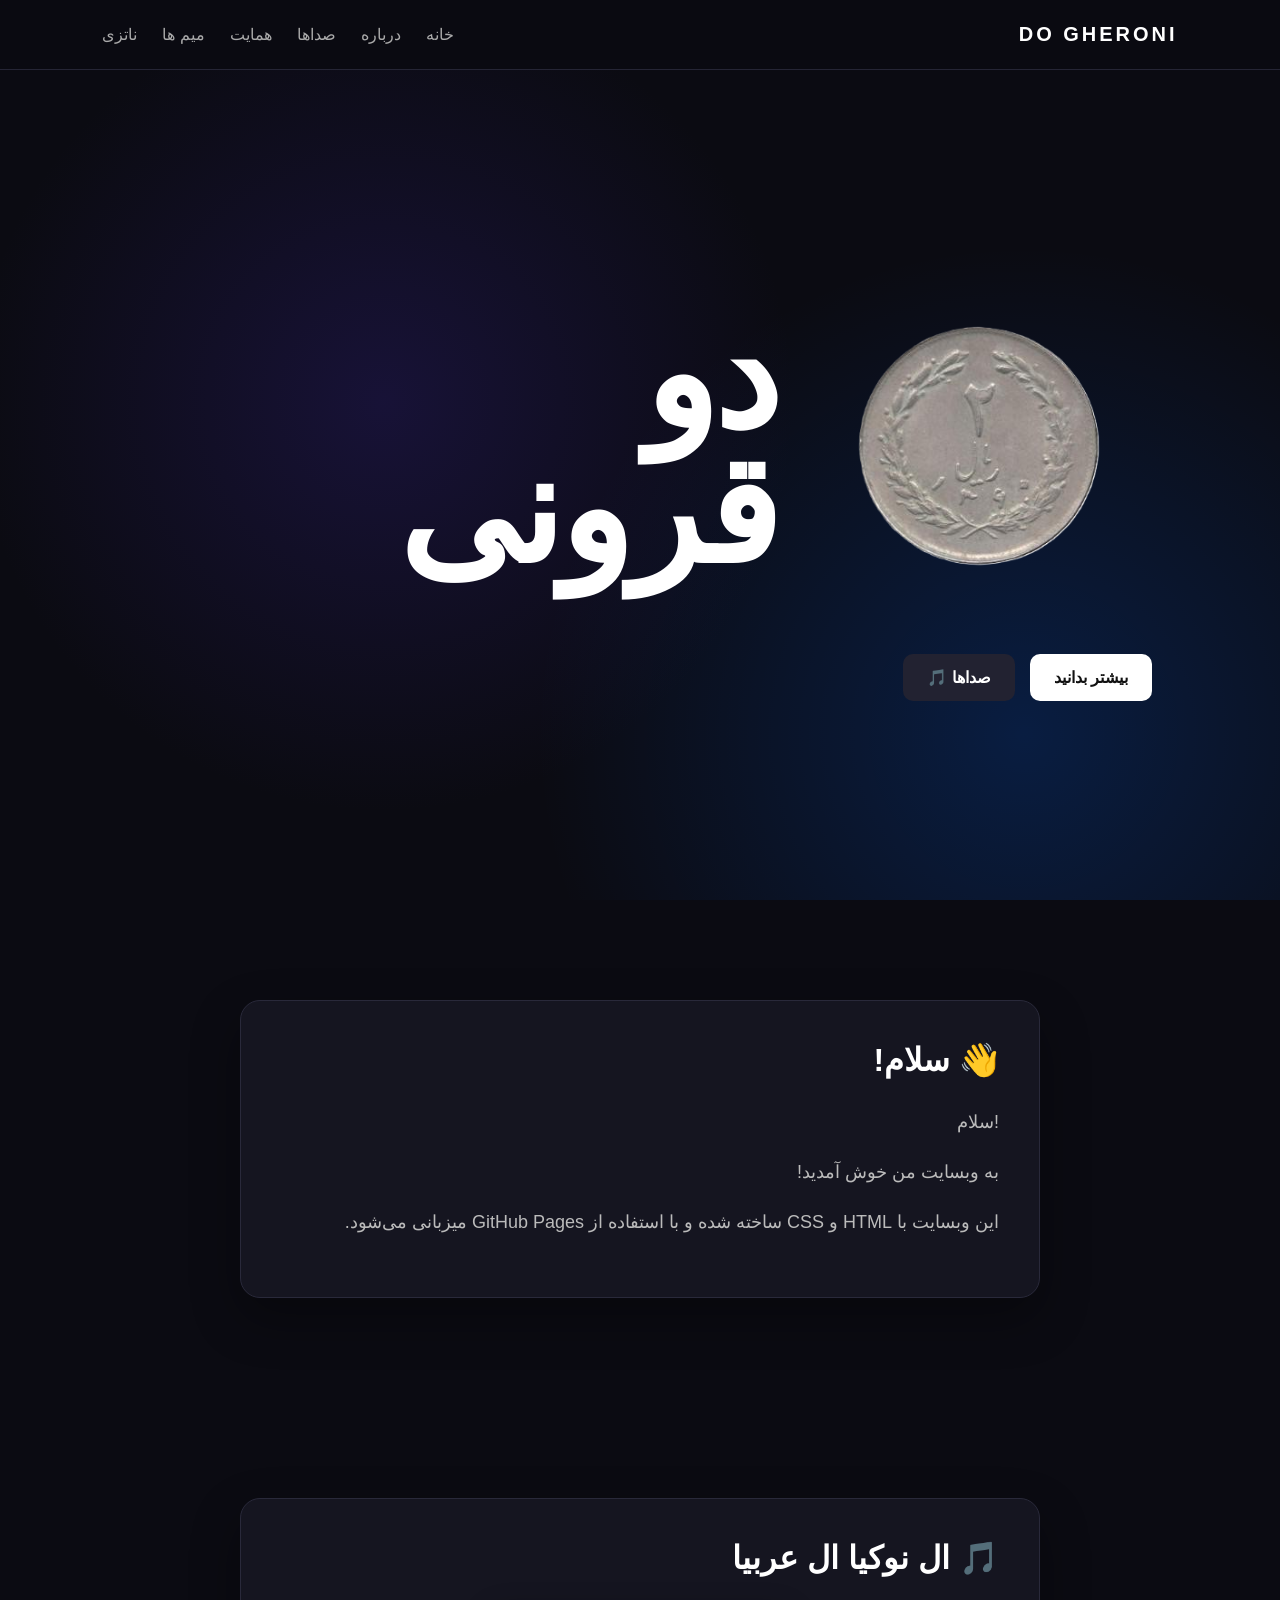
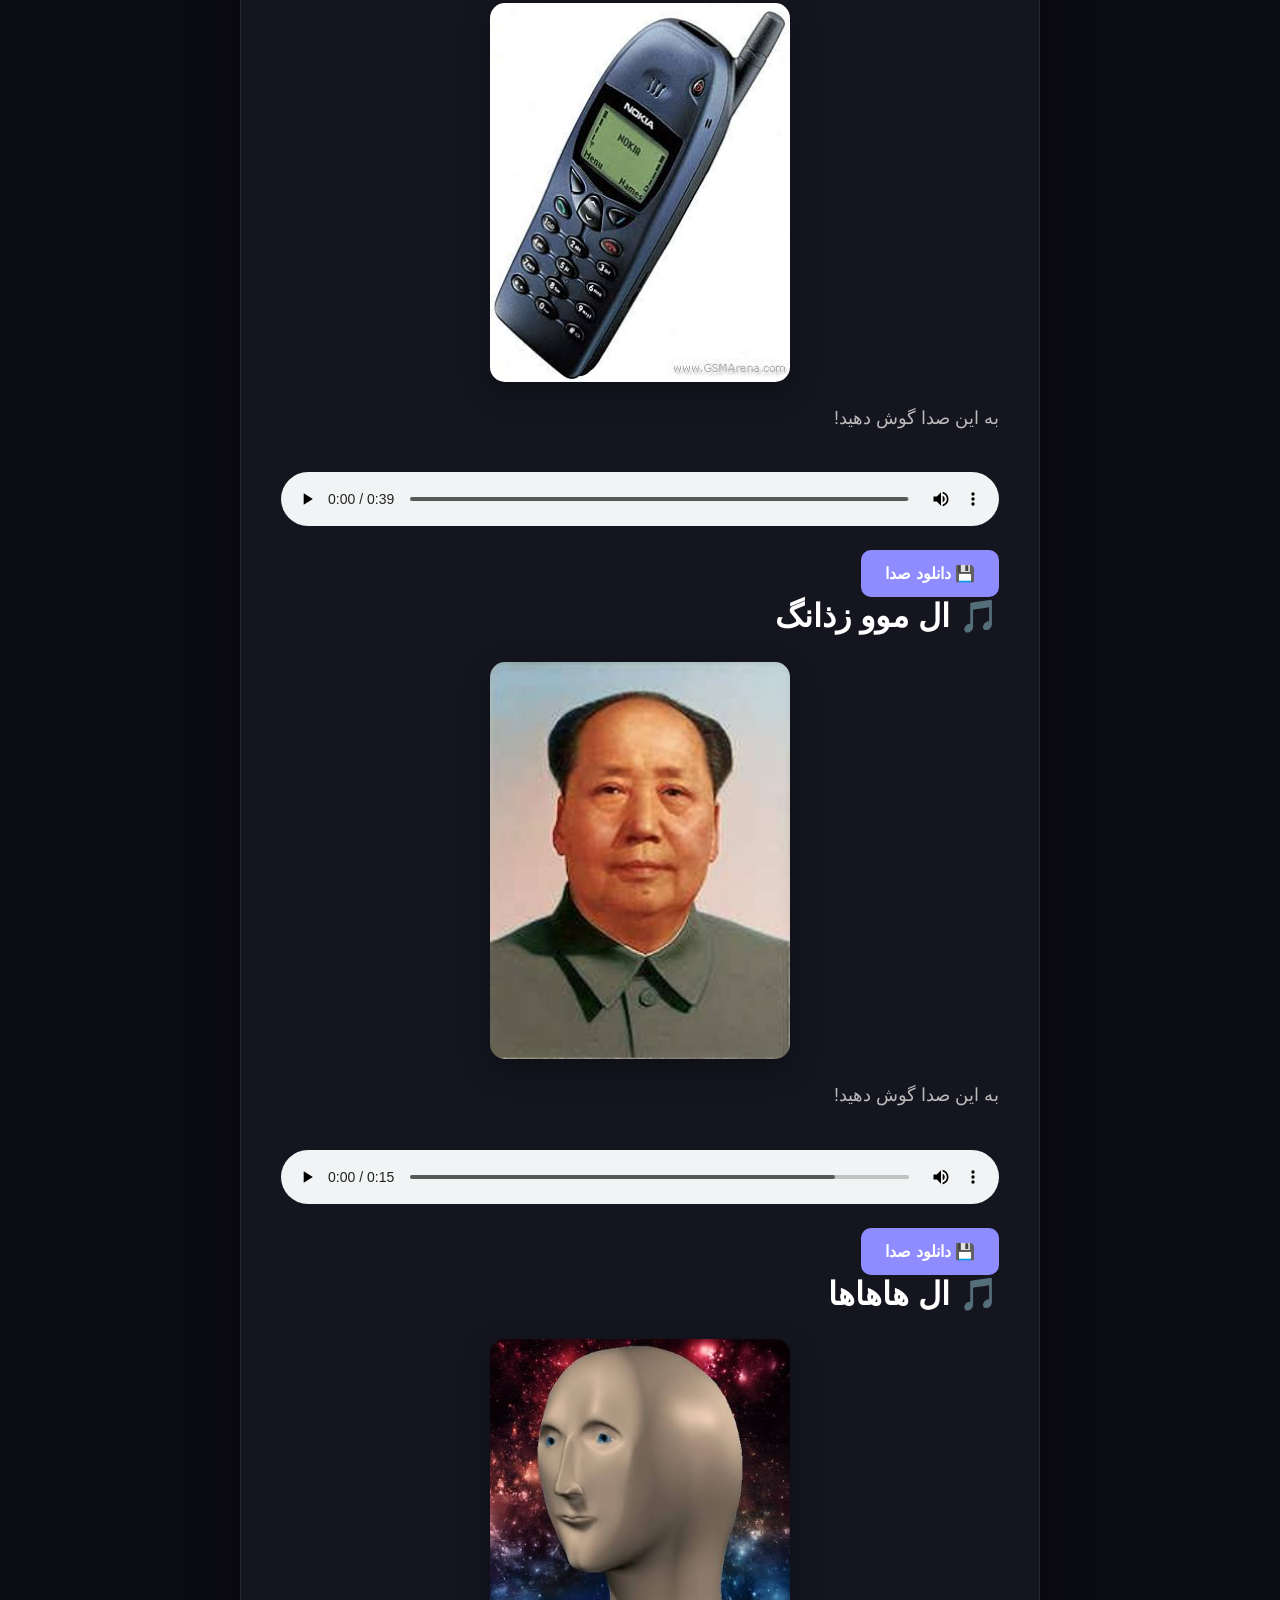
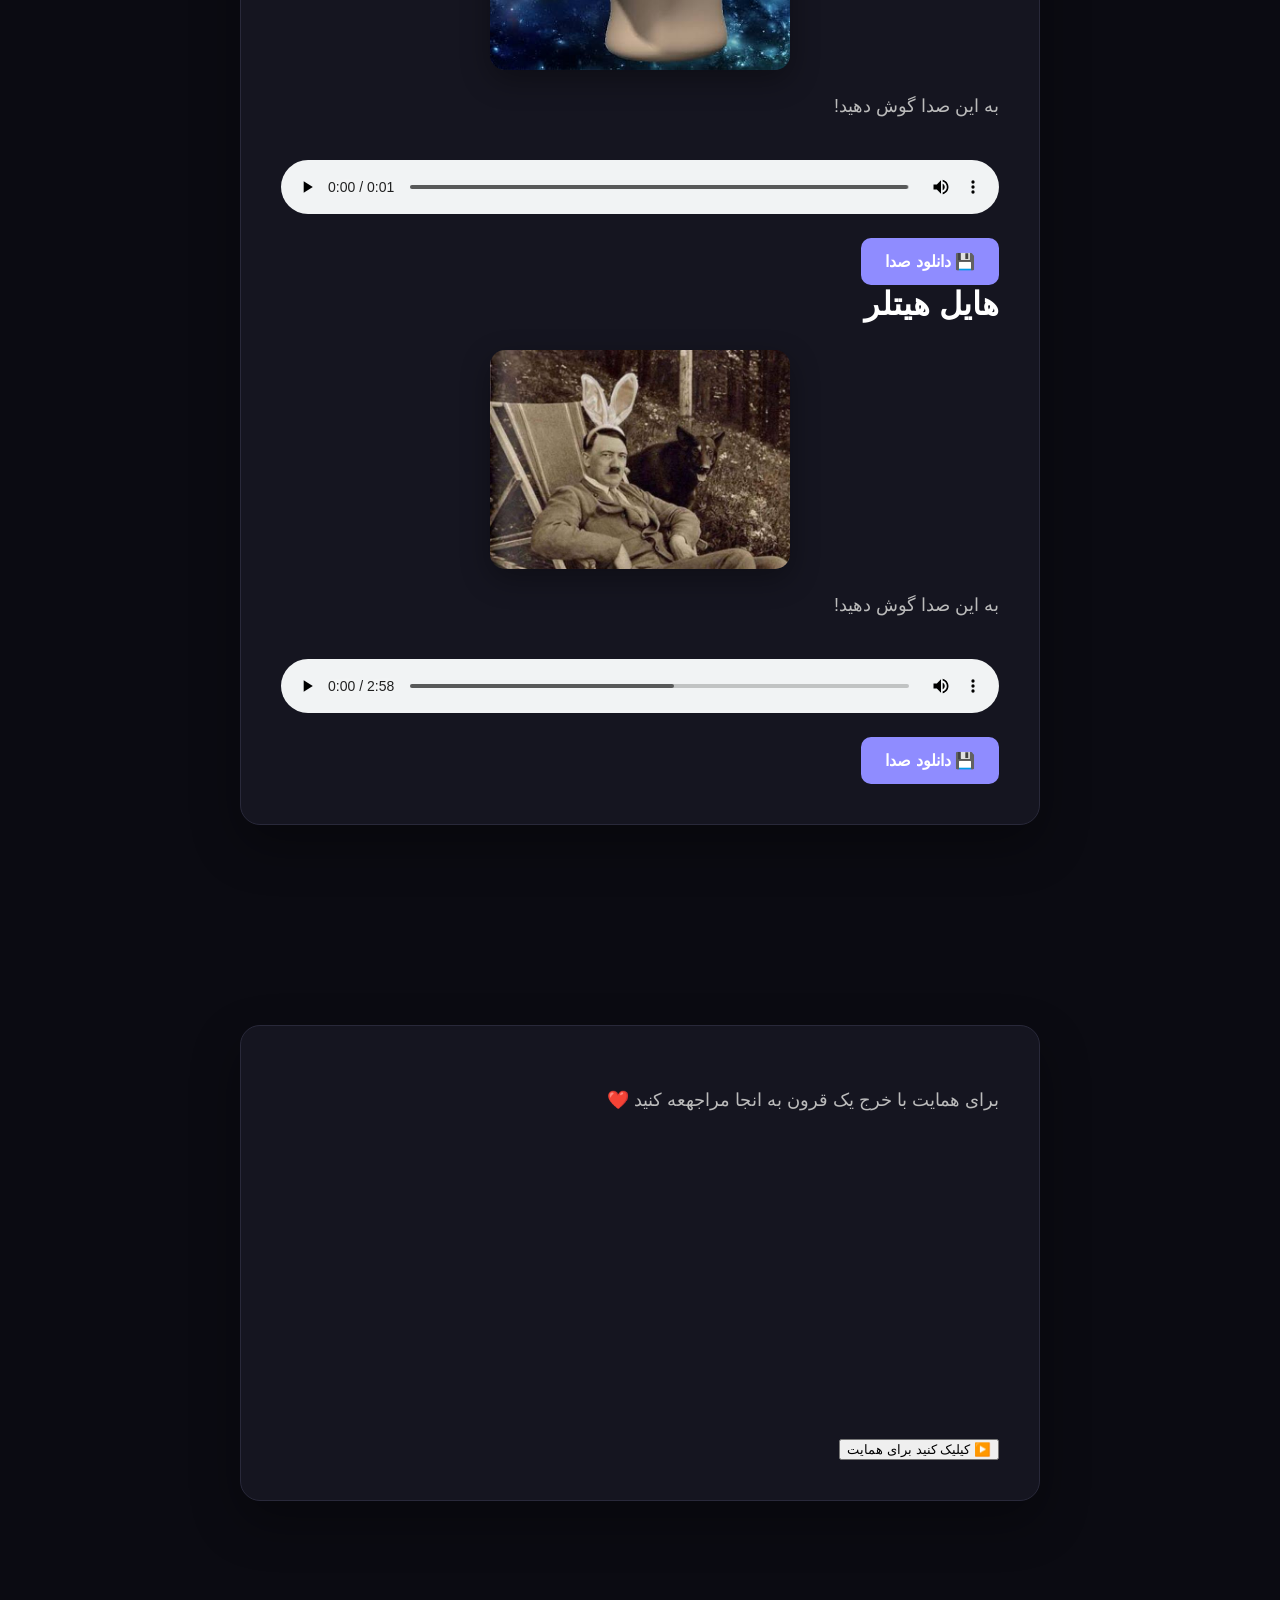
==== commit 546f705c: "change the name of teh link form the home page to nazi" ====
--- a/index.html
+++ b/index.html
@@ -34,7 +34,7 @@
             <a href="#sounds">صداها</a>
             <a href="#donate">همایت</a>
             <a href="memes.html">میم ها</a>
-            <a href="fuherwachen.html">میم ها</a>
+            <a href="fuherwachen.html">ناتزی</a>
         </nav>
 
     </header>
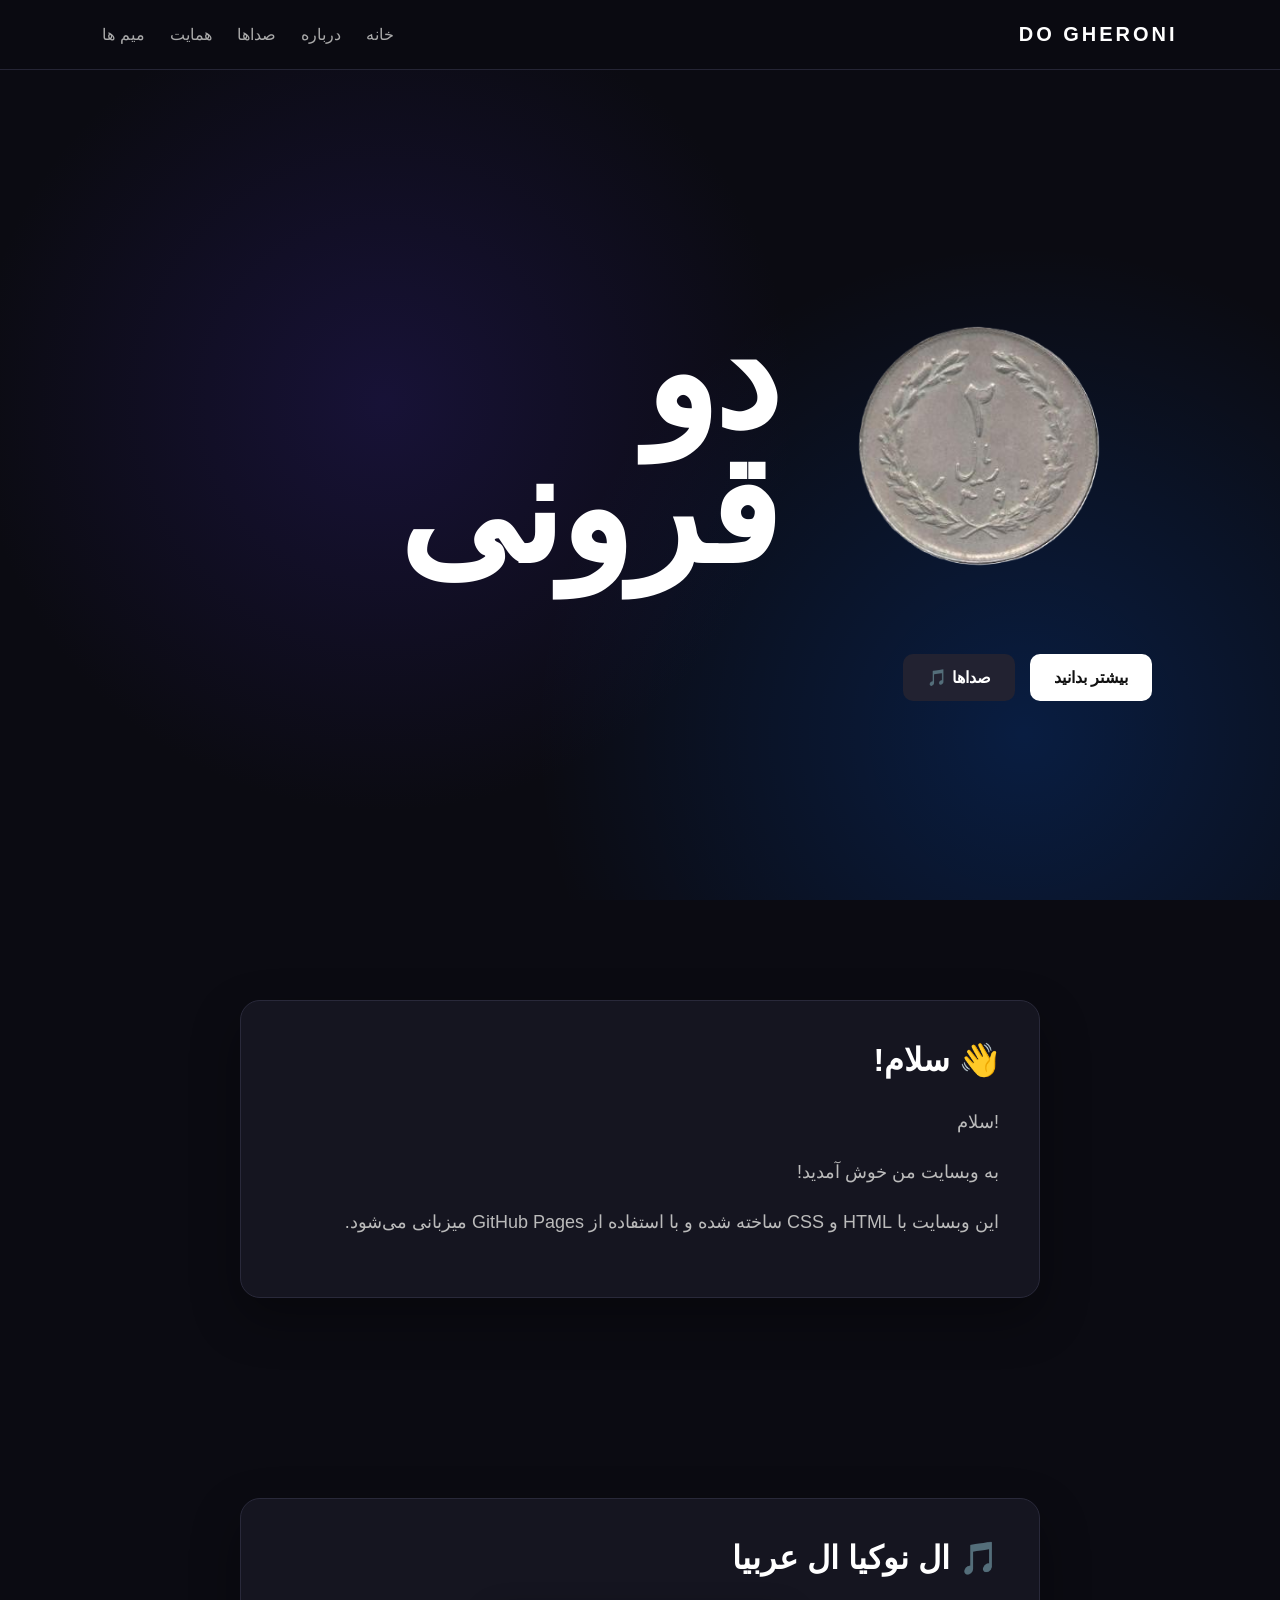
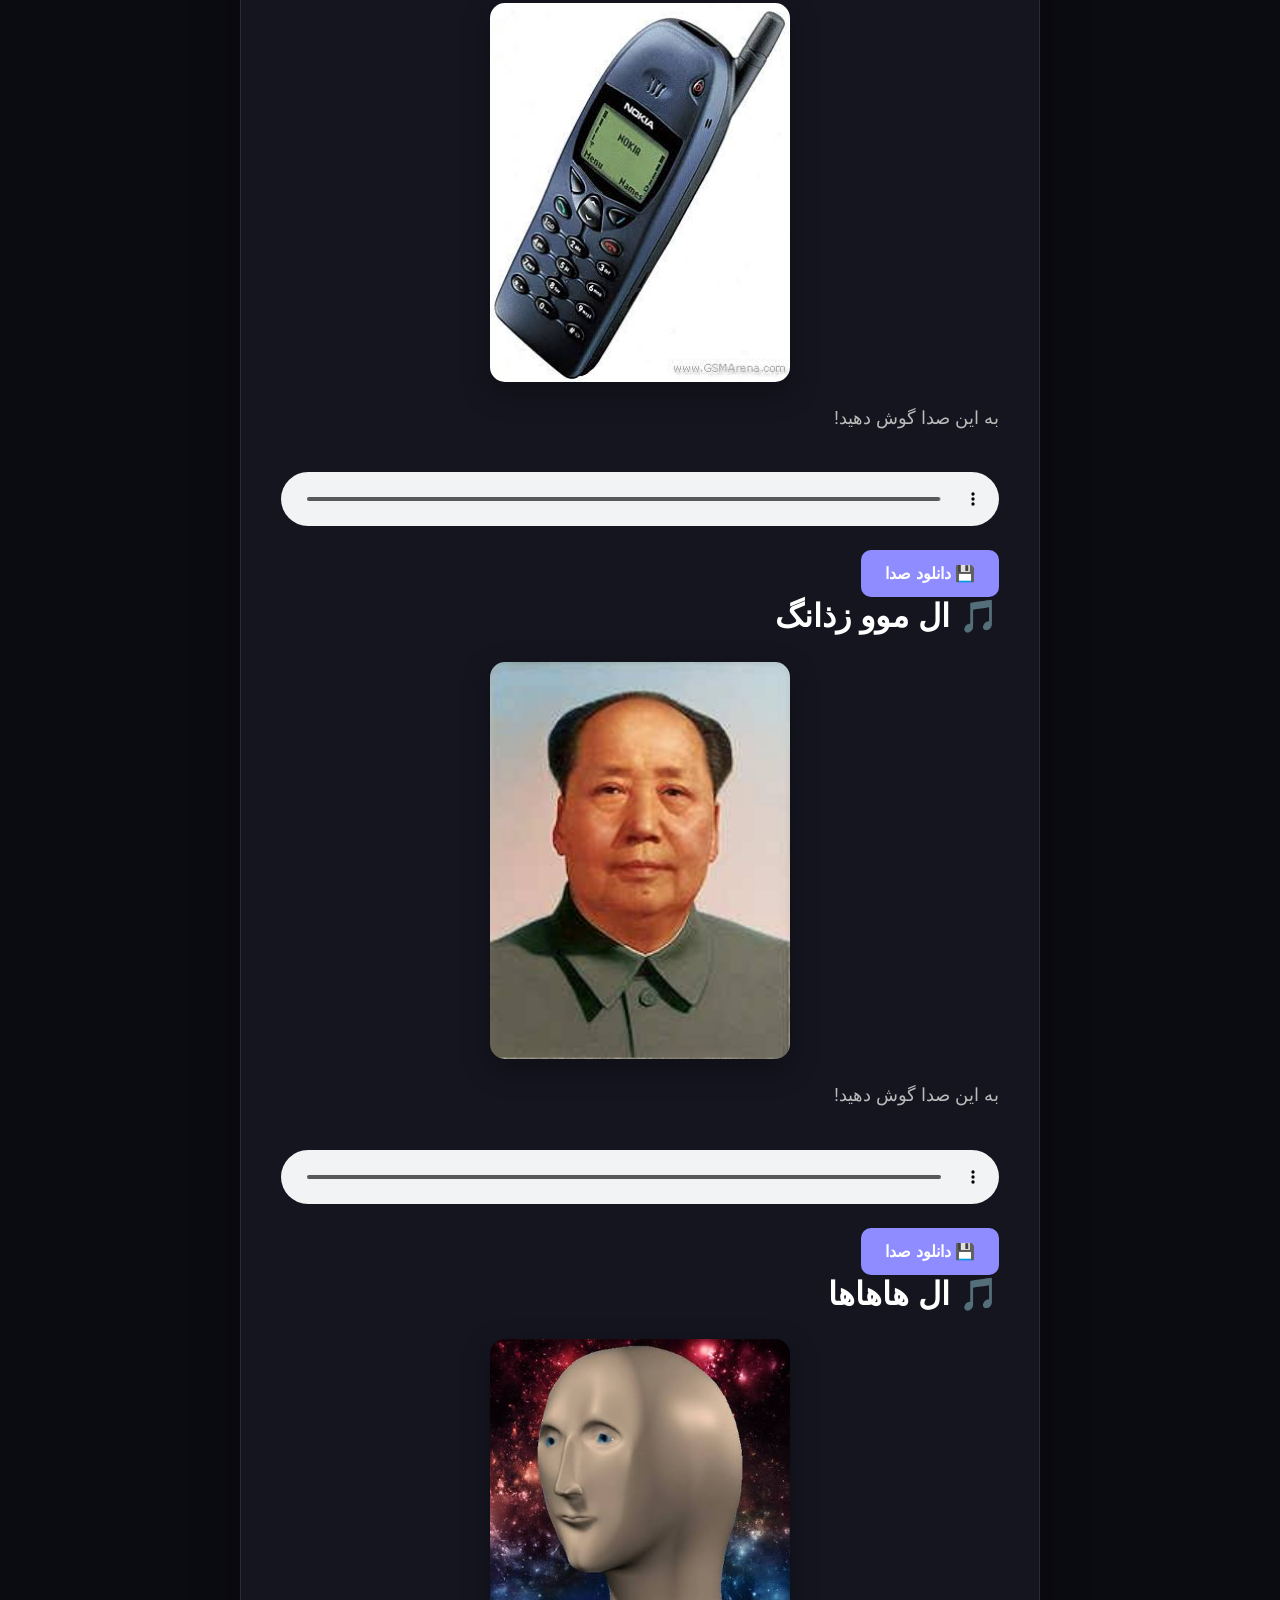
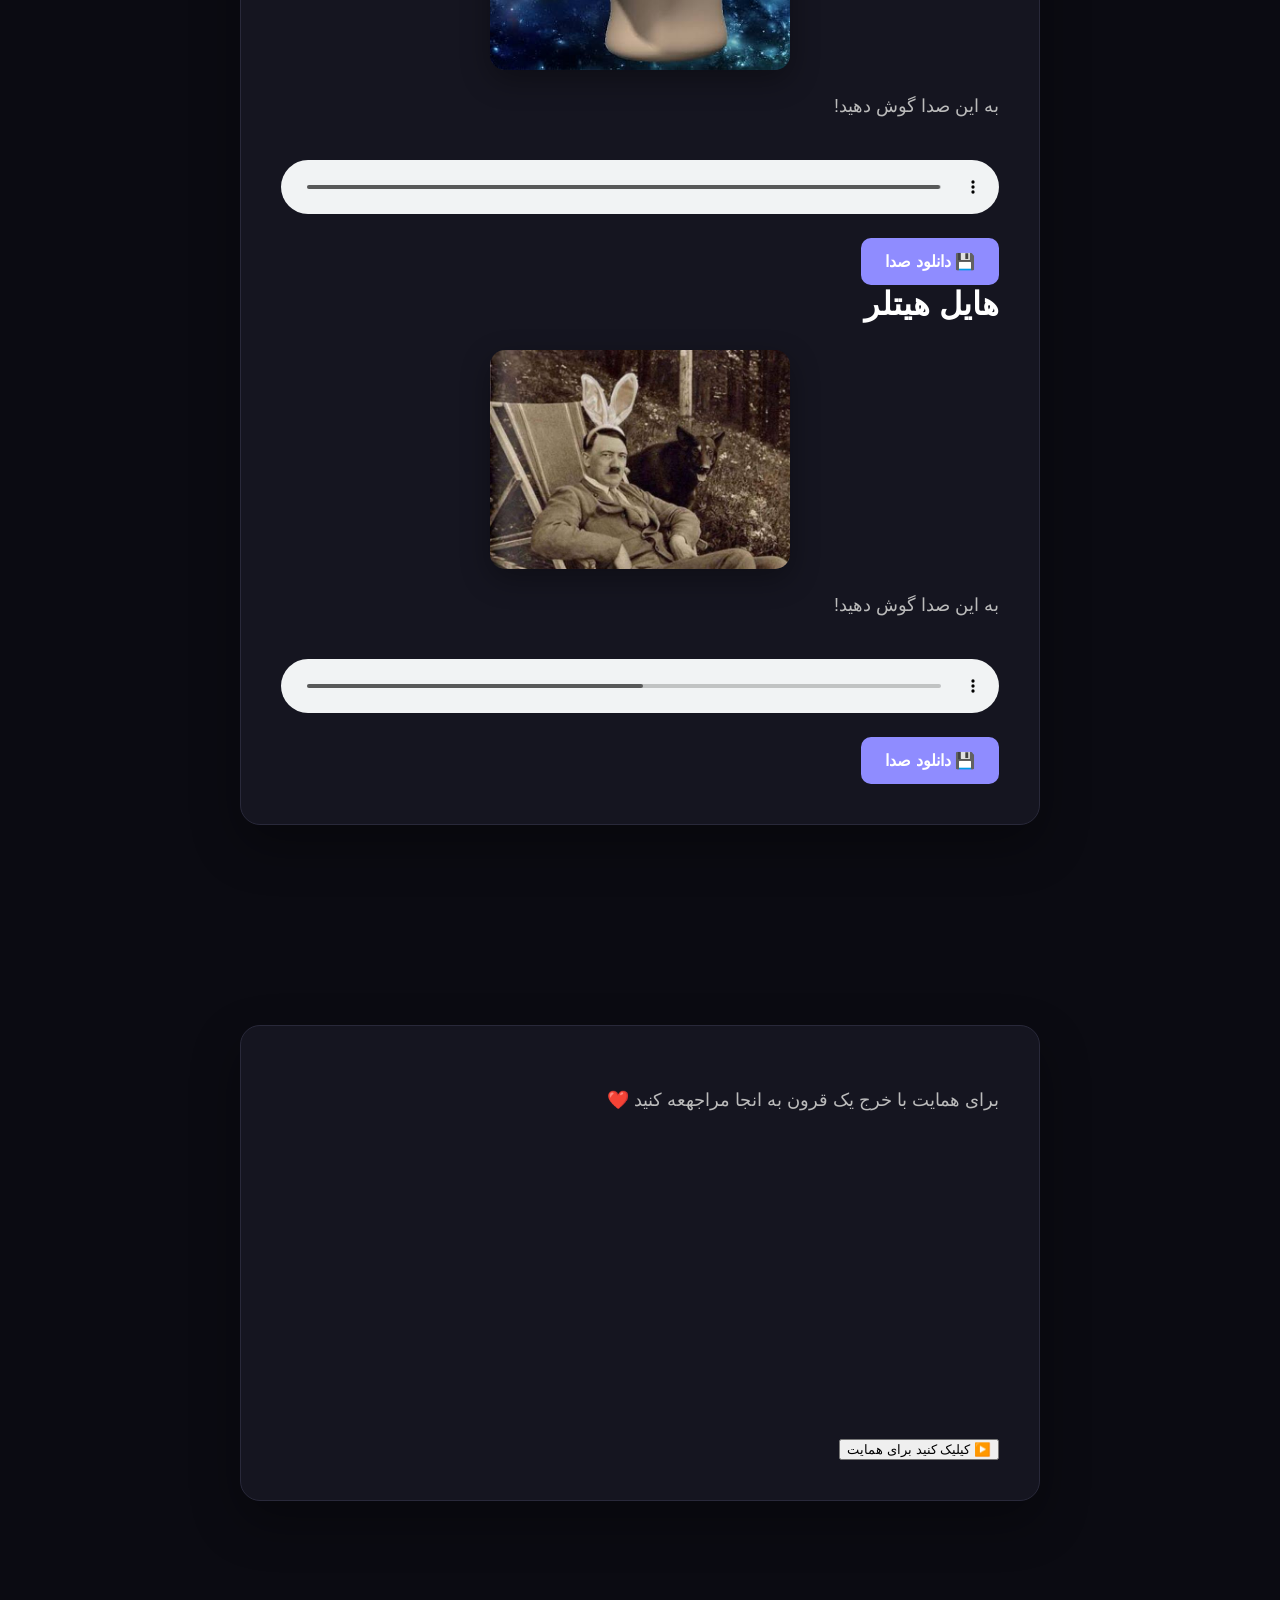
==== commit a58b186c: "removed  the link" ====
--- a/index.html
+++ b/index.html
@@ -34,7 +34,6 @@
             <a href="#sounds">صداها</a>
             <a href="#donate">همایت</a>
             <a href="memes.html">میم ها</a>
-            <a href="fuherwachen.html">ناتزی</a>
         </nav>
 
     </header>
